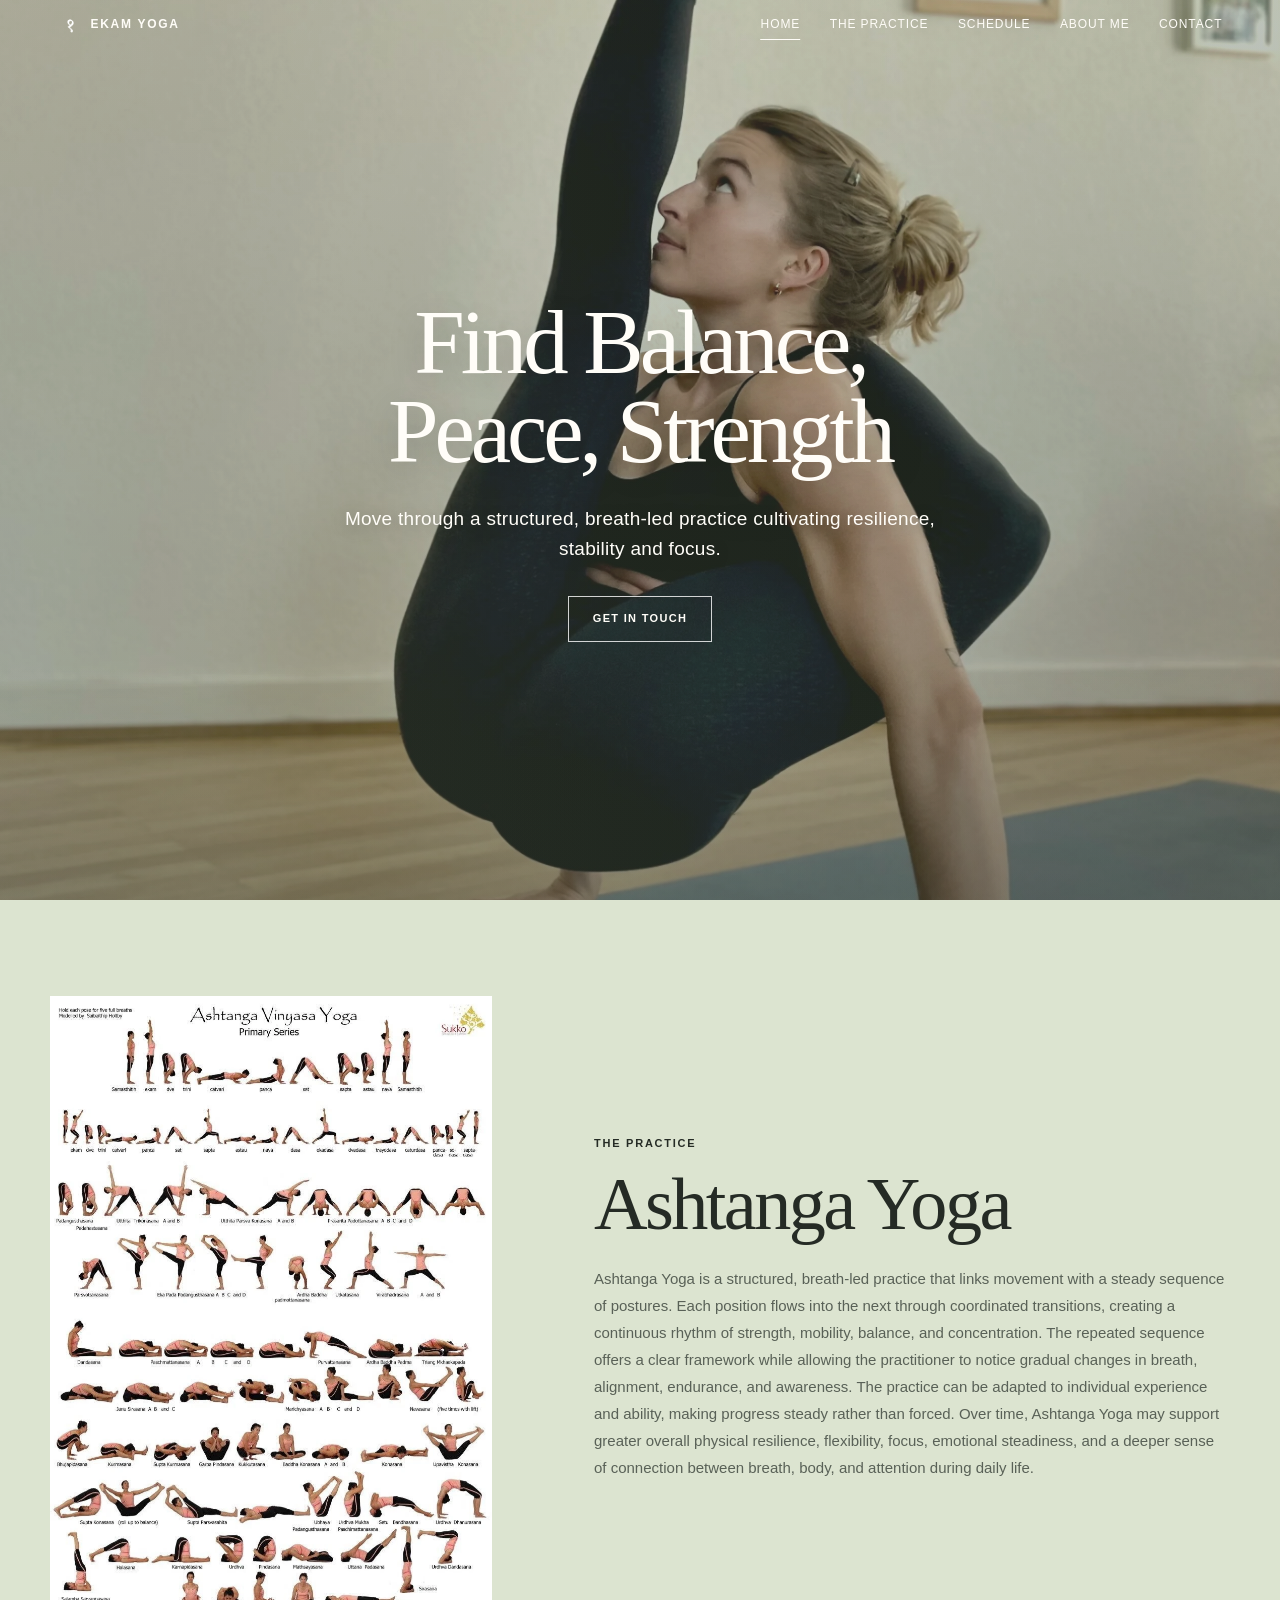
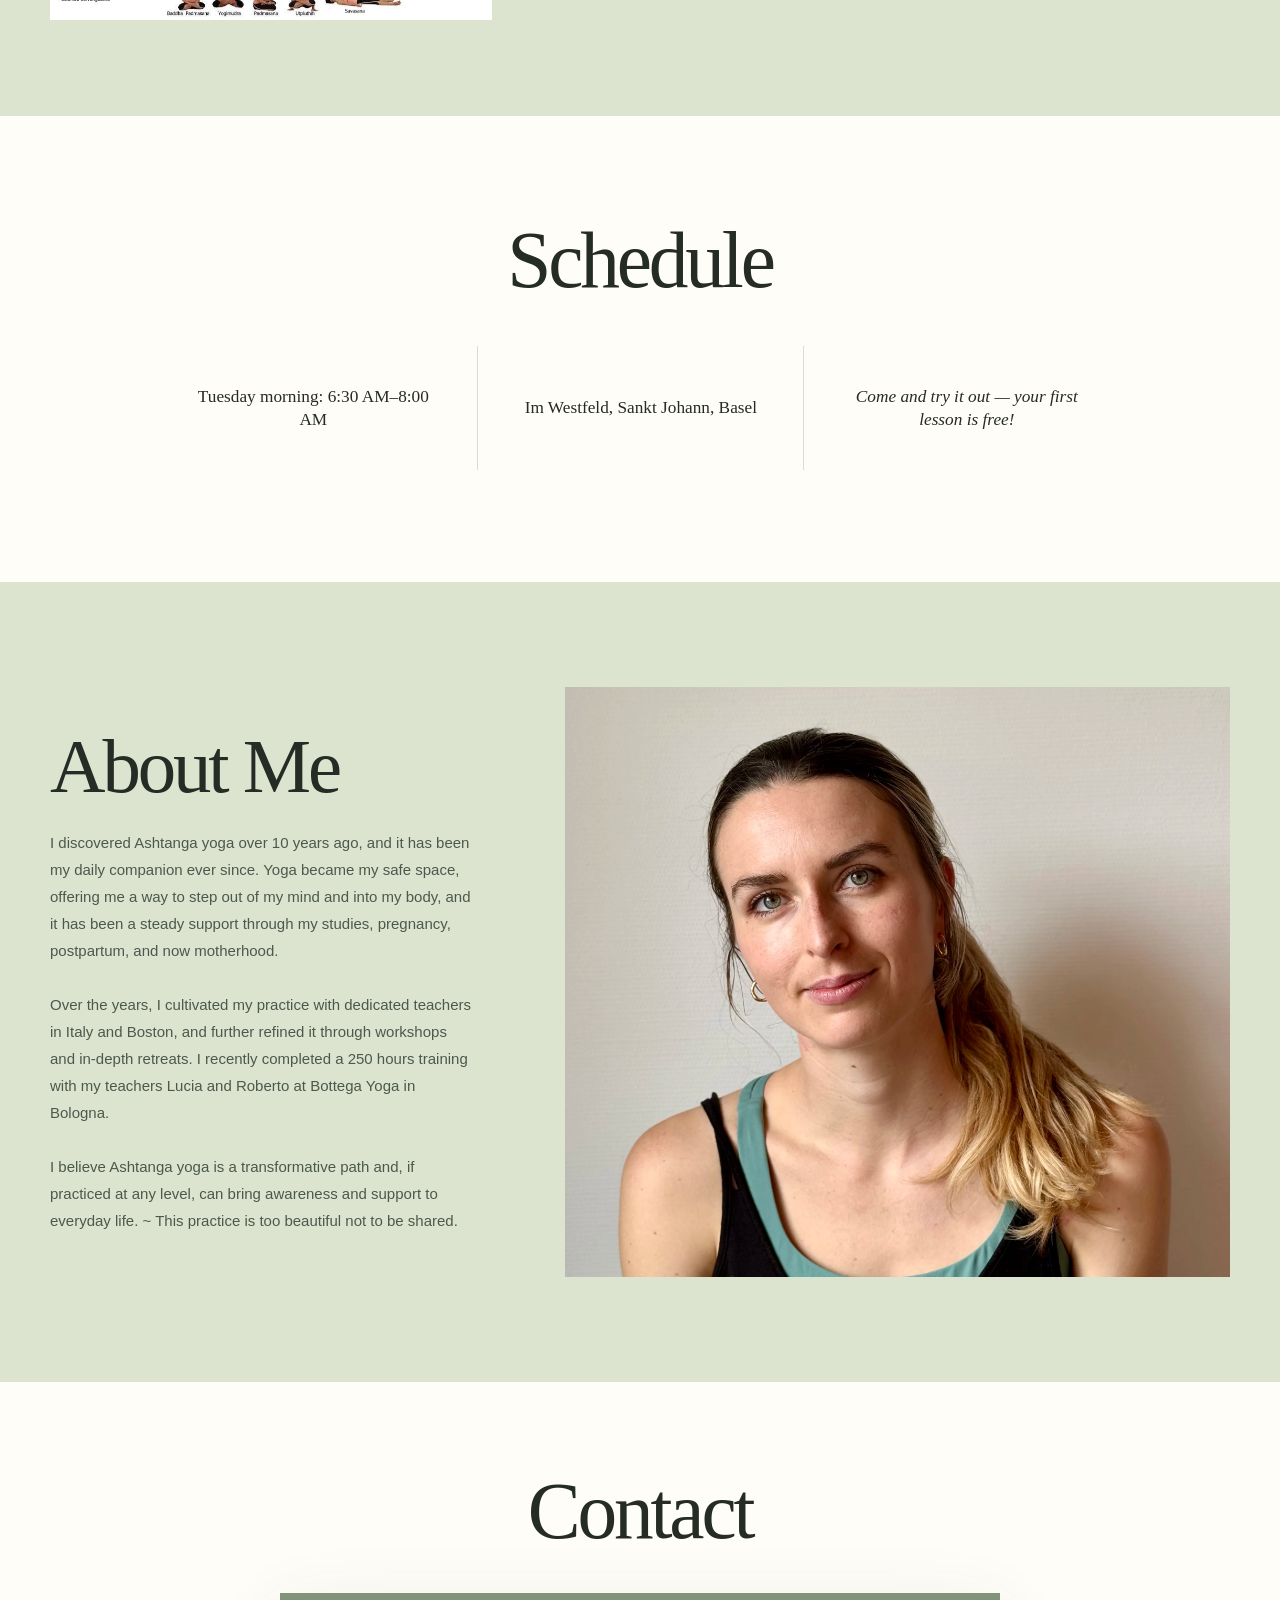
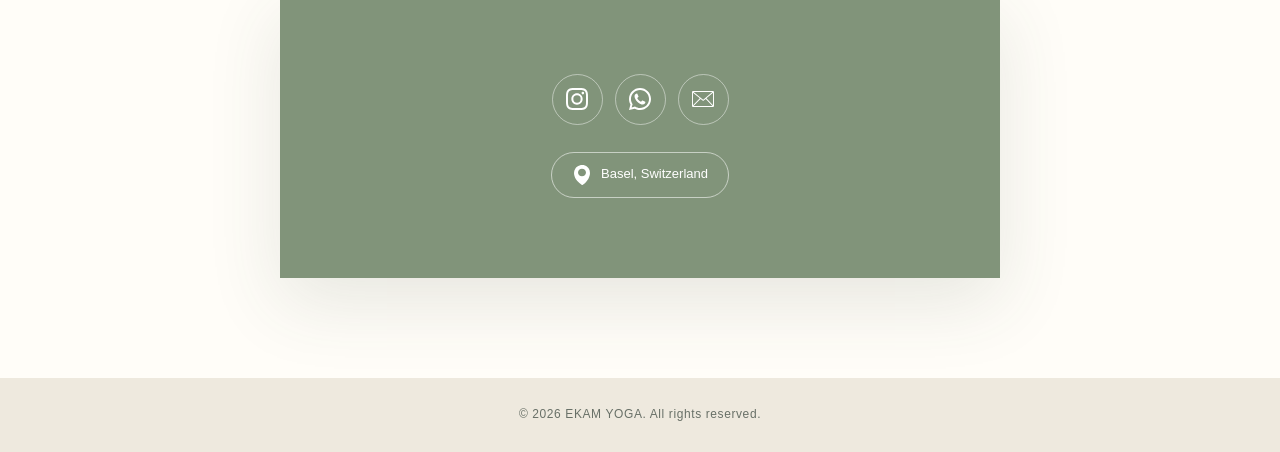
==== index.html @ 2e43ae00 "Add files via upload" ====
<!doctype html>
<html lang="en">
<head>
  <meta charset="UTF-8" />
  <meta name="viewport" content="width=device-width, initial-scale=1.0" />
  <meta name="description" content="EKAM YOGA — Ashtanga yoga in Basel." />
  <title>EKAM YOGA</title>
  <link rel="stylesheet" href="style.css" />
</head>
<body>
  <header class="site-header" id="site-header">
    <a class="brand" href="#home" aria-label="EKAM YOGA home">
      <img src="pic/ekam.svg.webp" alt="" aria-hidden="true" />
      <span>EKAM YOGA</span>
    </a>

    <button class="menu-toggle" type="button" aria-label="Open navigation menu" aria-expanded="false" aria-controls="site-nav">
      <span></span>
      <span></span>
    </button>

    <nav class="site-nav" id="site-nav" aria-label="Primary navigation">
      <a class="is-active" href="#home">Home</a>
      <a href="#practice">The Practice</a>
      <a href="#schedule">Schedule</a>
      <a href="#about">About Me</a>
      <a href="#contact">Contact</a>
    </nav>
  </header>

  <main>
    <section id="home" class="hero">
      <div class="hero-slides" aria-hidden="true">
        <img class="hero-slide is-current" src="pic/pic_1.webp" alt="" />
        <img class="hero-slide" src="pic/pic_2.webp" alt="" />
        <img class="hero-slide" src="pic/pic_3.webp" alt="" />
        <img class="hero-slide" src="pic/pic_4.webp" alt="" />
        <img class="hero-slide" src="pic/pic_5.webp" alt="" />
      </div>
      <div class="hero-overlay"></div>

      <div class="hero-content" data-reveal>
        <h1>Find Balance, Peace, Strength</h1>
        <p>Move through a structured, breath-led practice cultivating resilience, stability and focus.</p>
        <a class="outline-button" href="mailto:info-ekamyoga@gmail.com">Get in Touch</a>
      </div>

    </section>

    <section id="practice" class="practice-section section-shell">
      <div class="practice-image" data-reveal>
        <img src="pic/ashtanga.webp" alt="Ashtanga yoga practice" />
      </div>

      <div class="practice-copy" data-reveal>
        <p class="eyebrow">The Practice</p>
        <h2>Ashtanga Yoga</h2>
        <p>Ashtanga Yoga is a structured, breath-led practice that links movement with a steady sequence of postures. Each position flows into the next through coordinated transitions, creating a continuous rhythm of strength, mobility, balance, and concentration. The repeated sequence offers a clear framework while allowing the practitioner to notice gradual changes in breath, alignment, endurance, and awareness. The practice can be adapted to individual experience and ability, making progress steady rather than forced. Over time, Ashtanga Yoga may support greater overall physical resilience, flexibility, focus, emotional steadiness, and a deeper sense of connection between breath, body, and attention during daily life.</p>
      </div>
    </section>

    <section id="schedule" class="schedule-section">
      <div class="schedule-copy section-shell">
        <h2 data-reveal>Schedule</h2>

        <div class="schedule-details">
          <p class="schedule-time" data-reveal>Tuesday morning: 6:30 AM–8:00 AM</p>
          <p class="schedule-location" data-reveal>Im Westfeld, Sankt Johann, Basel</p>
          <p class="schedule-invitation" data-reveal>Come and try it out — your first lesson is free!</p>
        </div>
      </div>
    </section>

    <section id="about" class="about-section">
      <div class="about-layout section-shell">
        <div class="about-copy" data-reveal>
          <h2>About Me</h2>
          <p>I discovered Ashtanga yoga over 10 years ago, and it has been my daily companion ever since. Yoga became my safe space, offering me a way to step out of my mind and into my body, and it has been a steady support through my studies, pregnancy, postpartum, and now motherhood.<br /><br />Over the years, I cultivated my practice with dedicated teachers in Italy and Boston, and further refined it through workshops and in-depth retreats. I recently completed a 250 hours training with my teachers Lucia and Roberto at Bottega Yoga in Bologna.<br /><br />I believe Ashtanga yoga is a transformative path and, if practiced at any level, can bring awareness and support to everyday life. ~ This practice is too beautiful not to be shared.</p>
        </div>

        <div class="about-gallery" data-reveal>
          <figure class="about-main">
            <img src="pic/About.webp" alt="Silvia practicing yoga" />
          </figure>
        </div>
      </div>
    </section>

    <section id="contact" class="contact-section">
      <div class="contact-heading" data-reveal>
        <h2>Contact</h2>
      </div>

      <div class="contact-layout section-shell">
        <div class="contact-card" data-reveal>
          <div class="social-links">
            <a href="https://www.instagram.com/silvia.ashtangayoga/" target="_blank" rel="noopener noreferrer" aria-label="Visit Silvia Ashtanga Yoga on Instagram">
              <img src="pic/Instagram_Glyph_White.svg" alt="" />
            </a>
            <a href="https://wa.me/410123456789" target="_blank" rel="noopener noreferrer" aria-label="Contact EKAM YOGA on WhatsApp">
              <img src="pic/Print_Glyph_White_CMYK_2026.svg" alt="" />
            </a>
            <a href="mailto:info-ekamyoga@gmail.com" aria-label="Email EKAM YOGA">
              <img src="pic/email.svg" alt="" />
            </a>
          </div>

          <a class="location-link" href="https://www.google.com/search?tbm=isch&q=Basel%2C+Switzerland" target="_blank" rel="noopener noreferrer" aria-label="View images of Basel, Switzerland">
            <img src="pic/location-pointer-white-icon.svg" alt="" />
            <span>Basel, Switzerland</span>
          </a>
        </div>
      </div>
    </section>
  </main>

  <footer>
    <p>&copy; 2026 EKAM YOGA. All rights reserved.</p>
  </footer>

  <script>
    const header = document.querySelector('.site-header');
    const menuButton = document.querySelector('.menu-toggle');
    const navigation = document.querySelector('.site-nav');
    const navigationLinks = [...document.querySelectorAll('.site-nav a[href^="#"]')];
    const homeSection = document.querySelector('#home');

    function updateHeader() {
      if (!header || !homeSection) return;

      const homeBottom = homeSection.getBoundingClientRect().bottom;
      const hasLeftHome = homeBottom <= header.offsetHeight;

      header.classList.toggle('is-scrolled', hasLeftHome);
    }

    updateHeader();
    window.addEventListener('scroll', updateHeader, { passive: true });
    window.addEventListener('resize', updateHeader);

    if (menuButton && navigation) {
      menuButton.addEventListener('click', () => {
        const open = navigation.classList.toggle('is-open');
        menuButton.classList.toggle('is-open', open);
        menuButton.setAttribute('aria-expanded', String(open));
      });

      navigationLinks.forEach((link) => {
        link.addEventListener('click', () => {
          navigation.classList.remove('is-open');
          menuButton.classList.remove('is-open');
          menuButton.setAttribute('aria-expanded', 'false');
        });
      });
    }

    const sections = [...document.querySelectorAll('main section[id]')];
    const sectionObserver = new IntersectionObserver((entries) => {
      entries.forEach((entry) => {
        if (!entry.isIntersecting) return;

        navigationLinks.forEach((link) => {
          link.classList.toggle(
            'is-active',
            link.getAttribute('href') === `#${entry.target.id}`,
          );
        });
      });
    }, { rootMargin: '-38% 0px -55% 0px' });

    sections.forEach((section) => sectionObserver.observe(section));

    const revealItems = [...document.querySelectorAll('[data-reveal]')];
    const revealStates = new WeakMap();

    let lastRevealScrollY = window.scrollY;
    let revealFrameRequested = false;

    function getStableDocumentTop(element) {
      let top = 0;
      let current = element;

      /*
        offsetTop is unaffected by the reveal transform. This keeps the
        trigger point stable while the element itself is animating.
      */
      while (current) {
        top += current.offsetTop || 0;
        current = current.offsetParent;
      }

      return top;
    }

    function measureRevealItems() {
      revealItems.forEach((item) => {
        const top = getStableDocumentTop(item);
        const state = revealStates.get(item) || { visible: false };

        state.top = top;
        state.bottom = top + item.offsetHeight;
        revealStates.set(item, state);
      });
    }

    function setRevealOrigin(item, fromTop) {
      item.classList.toggle('reveal-from-top', fromTop);
      item.classList.toggle('reveal-from-bottom', !fromTop);
    }

    function updateRevealItems() {
      const currentScrollY = window.scrollY;
      const viewportHeight = window.innerHeight;
      const viewportTop = currentScrollY;
      const viewportBottom = currentScrollY + viewportHeight;

      const direction =
        currentScrollY > lastRevealScrollY
          ? 1
          : currentScrollY < lastRevealScrollY
            ? -1
            : 0;

      /*
        A smaller inner band reveals items. A larger outer buffer hides them.
        The gap between these two zones is deliberate hysteresis, preventing
        repeated on/off toggling when scrolling stops near a boundary.
      */
      const enterInset = Math.min(90, viewportHeight * 0.1);
      const exitBuffer = Math.max(120, viewportHeight * 0.16);
      const enterTop = viewportTop + enterInset;
      const enterBottom = viewportBottom - enterInset;

      revealItems.forEach((item) => {
        const state = revealStates.get(item);
        if (!state) return;

        const insideRevealBand =
          state.bottom > enterTop &&
          state.top < enterBottom;

        const safelyAbove =
          state.bottom < viewportTop - exitBuffer;

        const safelyBelow =
          state.top > viewportBottom + exitBuffer;

        if (insideRevealBand) {
          if (!state.visible) {
            setRevealOrigin(item, direction < 0);
            item.classList.add('is-visible');
            state.visible = true;
          }

          return;
        }

        /* Keep the current state inside the buffer zone. */
        if (!safelyAbove && !safelyBelow) return;

        if (state.visible) {
          item.classList.remove('is-visible');
          state.visible = false;
        }

        setRevealOrigin(item, safelyAbove);
      });

      lastRevealScrollY = currentScrollY;
      revealFrameRequested = false;
    }

    function requestRevealUpdate() {
      if (revealFrameRequested) return;

      revealFrameRequested = true;
      window.requestAnimationFrame(updateRevealItems);
    }

    revealItems.forEach((item) => {
      item.classList.add('reveal-from-bottom');
      revealStates.set(item, { visible: false, top: 0, bottom: 0 });
    });

    measureRevealItems();
    updateRevealItems();

    window.addEventListener('scroll', requestRevealUpdate, { passive: true });
    window.addEventListener('resize', () => {
      measureRevealItems();
      requestRevealUpdate();
    });

    window.addEventListener('load', () => {
      measureRevealItems();
      requestRevealUpdate();
    });

    const slides = [...document.querySelectorAll('.hero-slide')];
    if (slides.length > 1) {
      let currentSlide = 0;
      window.setInterval(() => {
        slides[currentSlide].classList.remove('is-current');
        currentSlide = (currentSlide + 1) % slides.length;
        slides[currentSlide].classList.add('is-current');
      }, 5200);
    }
  </script>
</body>
</html>
---- style.css ----
@charset "UTF-8";

:root {
  --ivory: #f7f4ec;
  --ivory-deep: #eee9de;
  --sage-pale: #dce4d0;
  --sage-soft: #c8d4bd;
  --sage: #98aa8d;
  --sage-deep: #5f7158;
  --charcoal: #252b25;
  --muted: #596157;
  --white: #fffdf8;
  --line: rgba(37, 43, 37, 0.16);
  --max-width: 1180px;
  --serif: Georgia, "Times New Roman", serif;
  --sans: Arial, Helvetica, sans-serif;
}

* {
  margin: 0;
  padding: 0;
  box-sizing: border-box;
}

html {
  scroll-behavior: smooth;
  scroll-padding-top: 50px;
}

body {
  min-width: 320px;
  color: var(--charcoal);
  background:
    radial-gradient(circle at 7% 8%, rgba(152, 170, 141, 0.3), transparent 23rem),
    radial-gradient(circle at 93% 19%, rgba(220, 228, 208, 0.72), transparent 28rem),
    var(--ivory);
  font-family: var(--sans);
  line-height: 1.6;
  overflow-x: hidden;
}

img {
  display: block;
  width: 100%;
}

a {
  color: inherit;
}

button,
a {
  -webkit-tap-highlight-color: transparent;
}

.site-header {
  position: fixed;
  top: 0;
  left: 0;
  z-index: 100;
  width: 100%;
  height: 50px;
  padding: 0 clamp(18px, 4.5vw, 60px);
  display: flex;
  justify-content: space-between;
  align-items: center;
  color: var(--white);
  transition:
    color 0.35s ease,
    background 0.35s ease,
    box-shadow 0.35s ease;
}

.site-header.is-scrolled {
  color: var(--charcoal);
  background: linear-gradient(
    to bottom,
    rgba(247, 244, 236, 1) 0%,
    rgba(247, 244, 236, 1) 50%,
    rgba(247, 244, 236, 0.72) 72%,
    rgba(247, 244, 236, 0.32) 88%,
    rgba(247, 244, 236, 0) 100%
  );
  box-shadow: none;
}

.brand {
  display: inline-flex;
  align-items: center;
  gap: 8px;
  text-decoration: none;
  font-size: 12px;
  font-weight: 700;
  letter-spacing: 0.14em;
}

.brand img {
  width: 25px;
  height: 25px;
  object-fit: contain;
  filter: brightness(0) invert(1);
  transition: filter 0.35s ease;
}

.site-header.is-scrolled .brand img {
  filter: brightness(0) saturate(100%) invert(18%) sepia(9%) saturate(668%) hue-rotate(72deg);
}

.site-nav {
  display: flex;
  align-items: center;
  gap: clamp(16px, 2.3vw, 34px);
}

.site-nav a {
  position: relative;
  padding: 5px 0;
  text-decoration: none;
  font-size: 12px;
  letter-spacing: 0.075em;
  text-transform: uppercase;
}

.site-nav a::after {
  content: "";
  position: absolute;
  left: 50%;
  bottom: 0;
  width: 0;
  height: 1px;
  background: currentColor;
  transform: translateX(-50%);
  transition: width 0.25s ease;
}

.site-nav a:hover::after,
.site-nav a.is-active::after {
  width: 100%;
}

.menu-toggle {
  display: none;
  width: 42px;
  height: 42px;
  border: 0;
  background: transparent;
  color: inherit;
  cursor: pointer;
}

.menu-toggle span {
  display: block;
  width: 22px;
  height: 1px;
  margin: 6px auto;
  background: currentColor;
  transition: transform 0.25s ease;
}

.menu-toggle.is-open span:first-child {
  transform: translateY(3.5px) rotate(45deg);
}

.menu-toggle.is-open span:last-child {
  transform: translateY(-3.5px) rotate(-45deg);
}

main {
  overflow: hidden;
}

.section-shell {
  width: min(calc(100% - 48px), var(--max-width));
  margin-inline: auto;
}

.hero {
  position: relative;
  min-height: 100svh;
  display: grid;
  place-items: center;
  isolation: isolate;
  overflow: hidden;
  background: var(--sage-deep);
  color: var(--white);
}

.hero-slides,
.hero-overlay,
.hero-slide {
  position: absolute;
  inset: 0;
}

.hero-slides {
  z-index: -3;
}

.hero-slide {
  height: 100%;
  object-fit: cover;
  object-position: center;
  opacity: 0;
  transform: scale(1.035);
  filter: saturate(0.82) sepia(0.05) contrast(0.96) brightness(1.01);
  transition:
    opacity 1.5s ease,
    transform 7s ease;
}

.hero-slide.is-current {
  opacity: 1;
  transform: scale(1.08);
}

.hero-overlay {
  z-index: -2;
  background:
    linear-gradient(180deg, rgba(56, 70, 52, 0.14), rgba(45, 58, 43, 0.34)),
    linear-gradient(90deg, rgba(200, 212, 189, 0.12), rgba(152, 170, 141, 0.08) 48%, rgba(64, 78, 60, 0.13)),
    rgba(95, 113, 88, 0.12);
}

.hero::after {
  content: "";
  position: absolute;
  inset: auto 0 0;
  z-index: -1;
  height: 26%;
  background: linear-gradient(180deg, transparent, rgba(37, 43, 37, 0.24));
}

.hero-content {
  width: min(90%, 920px);
  padding: 110px 20px 70px;
  text-align: center;
}

.hero h1,
.practice-copy h2,
.about-copy h2,
.contact-heading h2 {
  font-family: var(--serif);
  font-weight: 400;
}

.hero h1 {
  max-width: 920px;
  margin-inline: auto;
  font-size: clamp(54px, 7.1vw, 104px);
  line-height: 0.98;
  letter-spacing: -0.045em;
  text-wrap: balance;
  text-shadow: 0 8px 35px rgba(14, 18, 14, 0.2);
}

.hero-content p {
  max-width: 640px;
  margin: 28px auto 31px;
  font-size: clamp(15px, 1.5vw, 19px);
  letter-spacing: 0.015em;
  text-shadow: 0 3px 18px rgba(14, 18, 14, 0.3);
}

.outline-button {
  min-width: 142px;
  min-height: 46px;
  padding: 0 24px;
  display: inline-flex;
  justify-content: center;
  align-items: center;
  border: 1px solid rgba(255, 255, 255, 0.8);
  text-decoration: none;
  font-size: 11px;
  font-weight: 700;
  letter-spacing: 0.12em;
  text-transform: uppercase;
  transition:
    background-color 0.25s ease,
    color 0.25s ease,
    transform 0.25s ease;
}

.outline-button:hover {
  color: var(--charcoal);
  background: var(--white);
  transform: translateY(-3px);
}

.practice-section {
  position: relative;
  z-index: 0;
  padding: 96px 0;
  display: grid;
  grid-template-columns: 0.82fr 1.18fr;
  gap: clamp(48px, 8vw, 110px);
  align-items: center;
  isolation: isolate;
}

.practice-section::before {
  content: "";
  position: absolute;
  inset: 0 calc(50% - 50vw);
  z-index: -1;
  background: var(--sage-pale);
}

.practice-image {
  position: relative;
  width: 100%;
  overflow: visible;
  background: transparent;
}

/*
  Keep the original Ashtanga artwork untinted and fully opaque in the wide
  layout. Transparency is introduced only in the overlapping layouts below.
*/
.practice-image::after {
  content: none;
}

.practice-image img {
  width: 100%;
  height: auto;
  object-fit: contain;
  filter: none;
  mix-blend-mode: normal;
  opacity: 1;
  transition: transform 0.9s ease, opacity 0.35s ease;
}

.practice-image:hover img {
  transform: scale(1.015);
}

.eyebrow {
  margin-bottom: 14px;
  font-size: 11px;
  font-weight: 700;
  letter-spacing: 0.16em;
  text-transform: uppercase;
}

.practice-copy h2 {
  margin-bottom: 24px;
  font-size: clamp(48px, 5.8vw, 80px);
  line-height: 1;
  letter-spacing: -0.035em;
}

.practice-copy > p:last-child {
  max-width: 640px;
  color: var(--muted);
  font-size: 15px;
  line-height: 1.8;
}

.schedule-section {
  padding: 105px 0 112px;
  background: var(--white);
}

.schedule-copy {
  max-width: 980px;
  text-align: center;
}

.schedule-copy h2,
.contact-heading h2 {
  font-family: var(--serif);
  font-weight: 400;
}

.schedule-copy h2 {
  margin-bottom: 46px;
  font-size: clamp(54px, 6.2vw, 82px);
  line-height: 1;
  letter-spacing: -0.04em;
}

.schedule-details {
  width: 100%;
  display: grid;
  grid-template-columns: repeat(3, minmax(0, 1fr));
}

.schedule-details p {
  min-height: 124px;
  margin: 0;
  padding: 20px clamp(24px, 3.2vw, 44px);
  display: flex;
  justify-content: center;
  align-items: center;
  color: var(--charcoal);
  font-family: var(--serif);
  font-size: clamp(16px, 1.35vw, 19px);
  font-weight: 400;
  line-height: 1.35;
  text-align: center;
}

.schedule-details p + p {
  border-left: 1px solid var(--line);
}

.schedule-time,
.schedule-location,
.schedule-invitation {
  color: var(--charcoal);
  font-size: clamp(16px, 1.35vw, 19px);
  line-height: 1.35;
}

.schedule-invitation {
  font-style: italic;
}

.schedule-details p:nth-child(2) {
  transition-delay: 0.08s;
}

.schedule-details p:nth-child(3) {
  transition-delay: 0.16s;
}

.schedule-details p:not(.is-visible) {
  transition-delay: 0s;
}

.about-section {
  padding: 105px 0;
  background: var(--sage-pale);
}

.about-layout {
  display: grid;
  grid-template-columns: 0.78fr 1.22fr;
  gap: clamp(45px, 7vw, 95px);
  align-items: center;
}

.about-copy h2 {
  margin-bottom: 25px;
  font-size: clamp(54px, 6vw, 84px);
  line-height: 0.98;
  letter-spacing: -0.04em;
}

.about-copy p {
  color: #4d584c;
  font-size: 15px;
  line-height: 1.8;
}

.about-gallery {
  position: relative;
  min-height: 590px;
}

.about-main {
  position: absolute;
  inset: 0;
  width: 100%;
  height: 100%;
  overflow: hidden;
  background: transparent;
}

.about-main::after {
  content: none;
}

.about-main img {
  height: 100%;
  object-fit: cover;
  filter: none;
  mix-blend-mode: normal;
  opacity: 1;
}

.contact-section {
  padding: 90px 0 100px;
  background: var(--white);
}

.contact-heading {
  width: min(calc(100% - 48px), var(--max-width));
  margin: 0 auto 42px;
  text-align: center;
}

.contact-heading h2 {
  font-size: clamp(50px, 6.2vw, 82px);
  line-height: 1;
  letter-spacing: -0.04em;
}

.contact-layout {
  max-width: 720px;
}

.contact-card {
  min-height: 285px;
  padding: 58px 30px;
  display: flex;
  flex-direction: column;
  justify-content: center;
  align-items: center;
  background: #81947a;
  color: white;
  text-align: center;
  box-shadow: 0 24px 70px rgba(57, 70, 55, 0.12);
}

.social-links {
  display: flex;
  gap: 12px;
}

.social-links a {
  width: 51px;
  height: 51px;
  display: grid;
  place-items: center;
  border: 1px solid rgba(255, 255, 255, 0.46);
  border-radius: 50%;
  transition:
    background-color 0.25s ease,
    border-color 0.25s ease;
}

.social-links a:hover {
  background: var(--sage);
  border-color: var(--sage);
}

.social-links img {
  width: 22px;
  height: 22px;
  object-fit: contain;
}

.location-link {
  min-height: 46px;
  margin-top: 27px;
  padding: 0 20px;
  display: inline-flex;
  align-items: center;
  gap: 9px;
  color: white;
  background: transparent;
  border: 1px solid rgba(255, 255, 255, 0.56);
  border-radius: 999px;
  text-decoration: none;
  font-size: 13px;
  font-weight: 400;
  letter-spacing: 0;
  text-transform: none;
  transition:
    background-color 0.25s ease,
    border-color 0.25s ease;
}

.location-link:hover {
  color: white;
  background: var(--sage);
  border-color: var(--sage);
}

.location-link img {
  width: 20px;
  height: 20px;
  object-fit: contain;
}

.social-links a:focus-visible,
.location-link:focus-visible {
  outline: 2px solid var(--white);
  outline-offset: 4px;
}

footer {
  padding: 27px 24px;
  color: #687067;
  background: var(--ivory-deep);
  text-align: center;
  font-size: 12px;
  letter-spacing: 0.05em;
}

[data-reveal] {
  opacity: 0;
  transition:
    opacity 0.85s ease,
    transform 0.85s ease;
  will-change: opacity, transform;
}

[data-reveal].reveal-from-bottom {
  transform: translateY(28px);
}

[data-reveal].reveal-from-top {
  transform: translateY(-28px);
}

[data-reveal].is-visible {
  opacity: 1;
  transform: translateY(0);
}

/*
  Fluid image-to-background transition

  Below desktop width, Practice and About keep one continuous layout.
  The image and copy occupy the same grid area: the image grows from a
  side-positioned visual into a full section background while the copy
  widens smoothly over it. There is no intermediate stacked layout.
*/
@media (max-width: 920px) {
  .site-header {
    height: 50px;
  }

  .menu-toggle {
    display: block;
  }

  .site-nav {
    position: absolute;
    top: 50px;
    right: 16px;
    left: 16px;
    padding: 16px;
    flex-direction: column;
    gap: 0;
    color: var(--charcoal);
    background: rgba(247, 244, 236, 0.98);
    box-shadow: 0 24px 55px rgba(38, 45, 37, 0.13);
    opacity: 0;
    pointer-events: none;
    transform: translateY(-10px);
    transition:
      opacity 0.25s ease,
      transform 0.25s ease;
  }

  .site-nav.is-open {
    opacity: 1;
    pointer-events: auto;
    transform: none;
  }

  .site-nav a {
    width: max-content;
    padding: 12px 0;
    align-self: center;
    text-align: center;
  }

  .practice-section {
    width: 100%;
    max-width: none;
    min-height: 0;
    margin: 0;
    padding: clamp(64px, 8vw, 78px) clamp(24px, 4vw, 44px);
    grid-template-columns: 1fr;
    place-items: center;
    gap: 0;
    overflow: hidden;
  }

  .practice-section::before {
    inset: 0;
  }

  .practice-image,
  .practice-copy {
    grid-area: 1 / 1;
  }

  .practice-image {
    position: absolute;
    inset: 0;
    z-index: 0;
    width: 100%;
    max-width: 100%;
    height: 100%;
    min-height: 0;
    display: grid;
    place-items: center;
    pointer-events: none;
    opacity: 0.22;
  }

  .practice-image img {
    width: 100%;
    max-width: none;
    height: 100%;
    object-fit: contain;
  }

  .practice-image:hover img {
    transform: none;
  }

  .practice-copy {
    position: relative;
    z-index: 2;
    width: clamp(58%, calc(170% - 12vw), calc(100% - 30px));
    max-width: 700px;
    padding: clamp(46px, 7vw, 72px) clamp(24px, 4vw, 46px);
    justify-self: end;
    background: transparent;
  }

  .practice-copy > p:last-child {
    color: #465044;
  }

  .about-section {
    padding: 0;
    overflow: hidden;
  }

  .about-layout {
    position: relative;
    width: 100%;
    max-width: none;
    min-height: 0;
    padding: clamp(64px, 8vw, 78px) clamp(24px, 4vw, 44px);
    grid-template-columns: 1fr;
    place-items: center;
    gap: 0;
  }

  .about-copy,
  .about-gallery {
    grid-area: 1 / 1;
  }

  .about-gallery {
    position: absolute;
    inset: 0;
    z-index: 0;
    width: 100%;
    max-width: 100%;
    height: 100%;
    min-height: 0;
  }

  .about-main::after {
    content: none;
  }

  .about-main img {
    opacity: 0.34;
  }

  .about-copy {
    position: relative;
    z-index: 2;
    width: clamp(58%, calc(170% - 12vw), calc(100% - 30px));
    max-width: 700px;
    padding: clamp(46px, 7vw, 72px) clamp(24px, 4vw, 46px);
    justify-self: start;
    background: transparent;
  }

  .about-copy p {
    color: #3f493e;
  }

  .contact-card {
    min-height: 250px;
  }
}

@media (max-width: 620px) {
  html {
    scroll-padding-top: 50px;
  }

  .section-shell {
    width: min(calc(100% - 30px), var(--max-width));
  }

  .site-header {
    padding: 0 16px;
  }

  .hero-content {
    padding-top: 95px;
  }

  .hero h1 {
    font-size: clamp(47px, 15vw, 70px);
  }

  .hero-content p {
    margin-top: 22px;
    font-size: 15px;
  }

  .practice-copy h2,
  .about-copy h2 {
    font-size: 49px;
  }

  .schedule-section,
  .contact-section {
    padding-top: 68px;
    padding-bottom: 75px;
  }

  .contact-heading {
    width: min(calc(100% - 30px), var(--max-width));
    margin-bottom: 32px;
  }

  .contact-heading h2 {
    font-size: 52px;
  }

  .schedule-copy h2 {
    margin-bottom: 30px;
    font-size: 52px;
  }

  .schedule-details {
    grid-template-columns: 1fr;
  }

  .schedule-details p {
    min-height: auto;
    padding: 22px 16px;
  }

  .schedule-details p + p {
    position: relative;
    border-top: 0;
    border-left: 0;
  }

  .schedule-details p + p::before {
    content: "";
    position: absolute;
    top: 0;
    left: 50%;
    width: 25%;
    height: 1px;
    background: var(--line);
    transform: translateX(-50%);
  }

  /* Same overlapping layout, now at its fully integrated background state. */
  .practice-section {
    width: 100%;
    max-width: none;
    min-height: 0;
    margin-inline: 0;
    padding: 42px 15px;
  }

  .practice-image {
    inset: 0;
    width: 100%;
    max-width: none;
    height: 100%;
    min-height: 0;
    opacity: 0.18;
  }

  .practice-image img {
    width: 100%;
    height: 100%;
    object-fit: contain;
  }

  .practice-copy {
    width: 100%;
    max-width: none;
    padding: 56px 22px;
    justify-self: center;
    background: transparent;
  }

  .about-layout {
    width: 100%;
    max-width: none;
    min-height: 0;
    margin-inline: 0;
    padding: 42px 15px;
  }

  .about-gallery {
    /* Extend the image behind the complete mobile text block, including
       the “About Me” heading, through the final sentence. */
    inset: 70px 0 98px;
    width: 100%;
    max-width: none;
    height: auto;
    min-height: 0;
  }

  .about-main img {
    width: 100%;
    height: 100%;
    object-fit: cover;
    object-position: center;
  }

  .about-main::after {
    content: none;
  }

  .about-main img {
    opacity: 0.3;
  }

  .about-copy {
    width: 100%;
    max-width: none;
    padding: 56px 24px;
    justify-self: center;
    background: transparent;
  }

  .contact-card {
    min-height: 235px;
    padding: 46px 22px;
  }
}


@media (prefers-reduced-motion: reduce) {
  html {
    scroll-behavior: auto;
  }

  *,
  *::before,
  *::after {
    animation-duration: 0.01ms !important;
    animation-iteration-count: 1 !important;
    transition-duration: 0.01ms !important;
  }
}
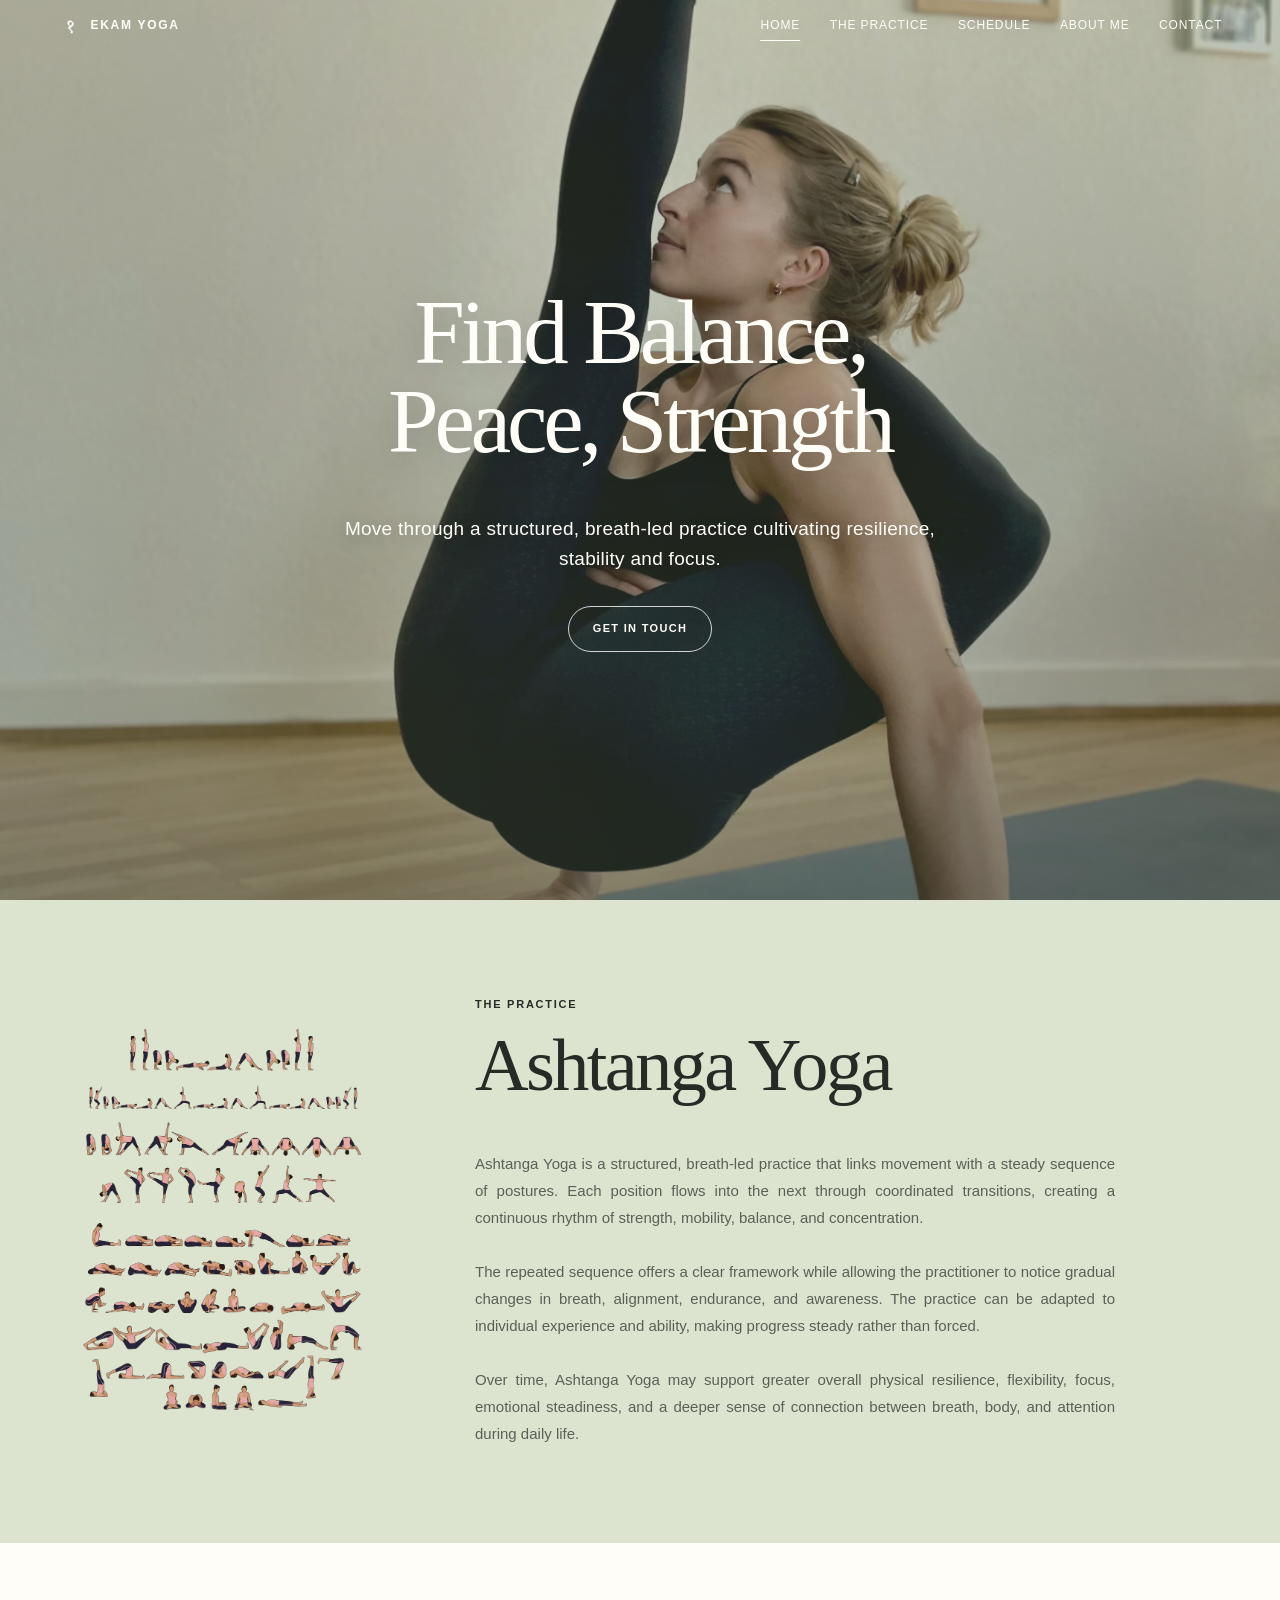
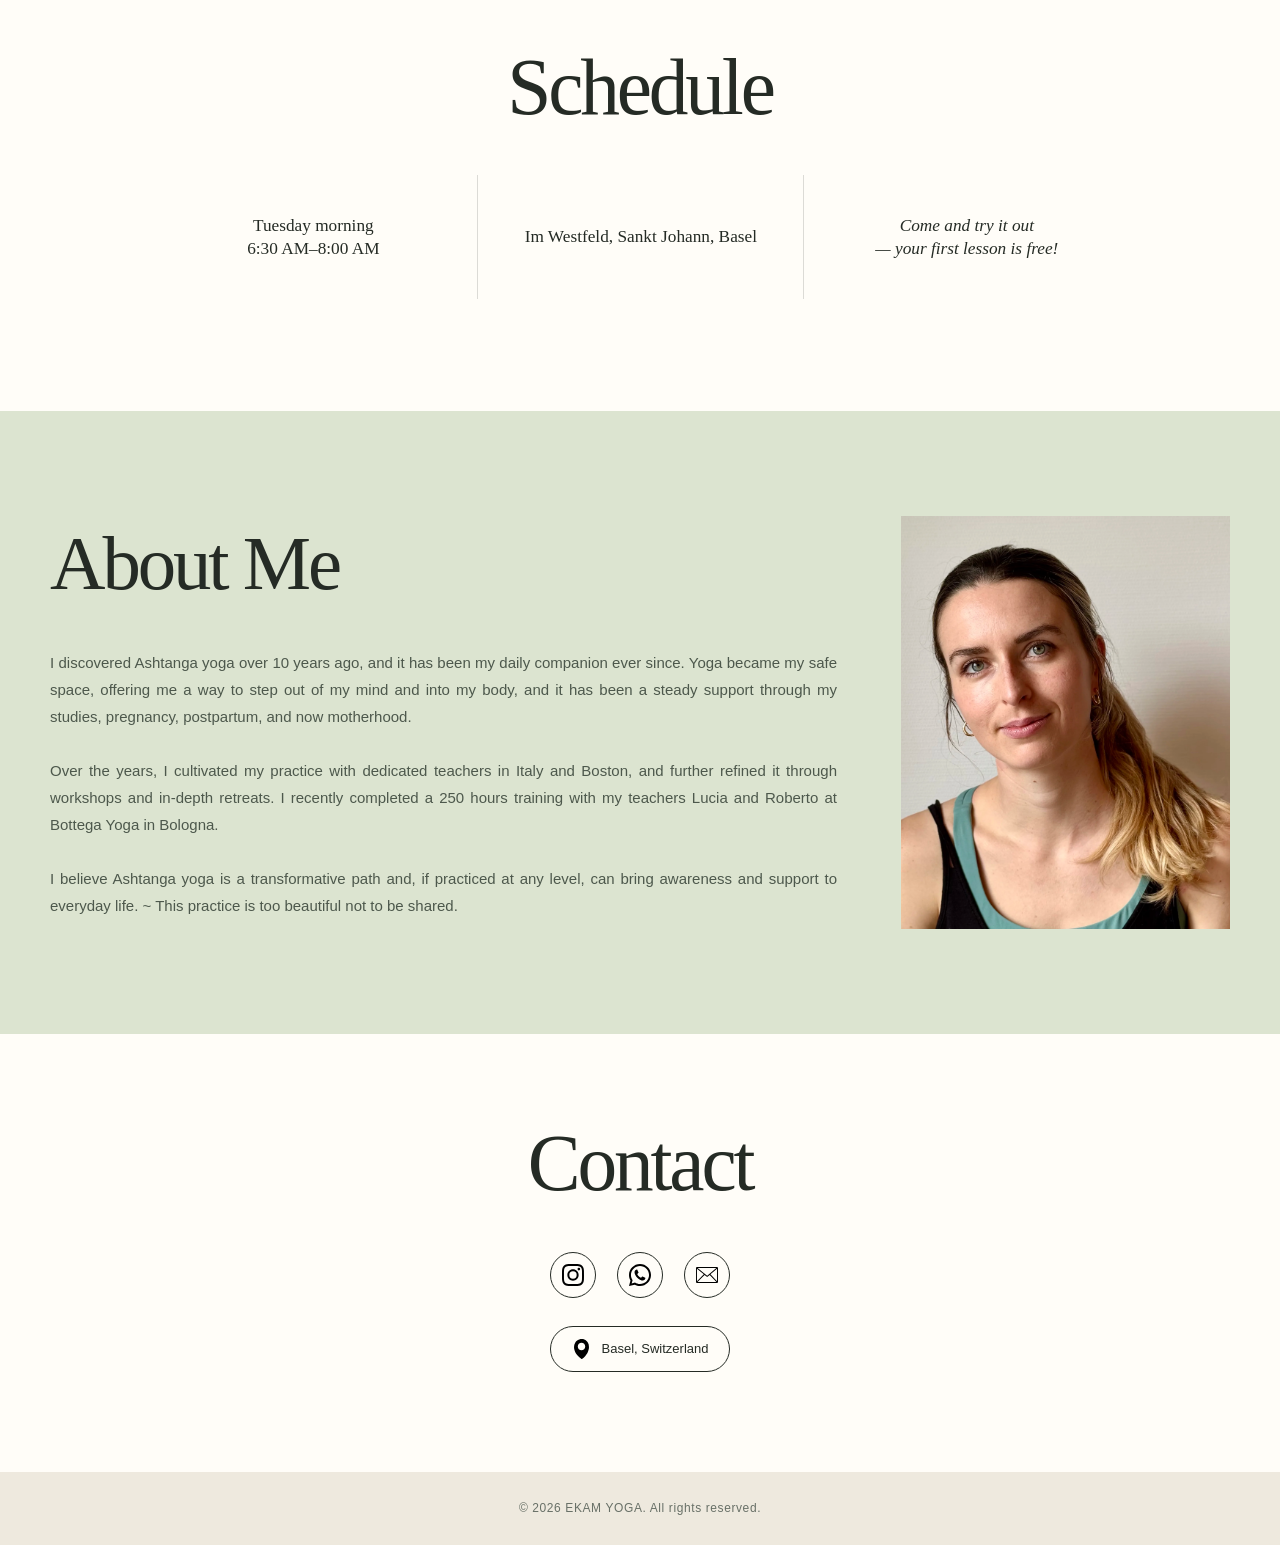
==== commit 48d6da39: "Add files via upload v3.3" ====
--- a/index.html
+++ b/index.html
@@ -39,46 +39,56 @@
       </div>
       <div class="hero-overlay"></div>
 
-      <div class="hero-content" data-reveal>
-        <h1>Find Balance, Peace, Strength</h1>
-        <p>Move through a structured, breath-led practice cultivating resilience, stability and focus.</p>
-        <a class="outline-button" href="mailto:info-ekamyoga@gmail.com">Get in Touch</a>
+      <div class="hero-content">
+        <h1 data-reveal data-reveal-role="title">Find Balance, Peace, Strength</h1>
+        <div class="hero-body" data-reveal data-reveal-role="body">
+          <p>Move through a structured, breath-led practice cultivating resilience, stability and focus.</p>
+          <a class="outline-button" href="mailto:info-ekamyoga@gmail.com">Get in Touch</a>
+        </div>
       </div>
 
     </section>
 
     <section id="practice" class="practice-section section-shell">
-      <div class="practice-image" data-reveal>
+      <div class="practice-image" data-reveal data-reveal-role="body" data-reveal-group="practice-body" data-reveal-target=".practice-body-copy">
         <img src="pic/ashtanga.webp" alt="Ashtanga yoga practice" />
       </div>
 
-      <div class="practice-copy" data-reveal>
-        <p class="eyebrow">The Practice</p>
-        <h2>Ashtanga Yoga</h2>
-        <p>Ashtanga Yoga is a structured, breath-led practice that links movement with a steady sequence of postures. Each position flows into the next through coordinated transitions, creating a continuous rhythm of strength, mobility, balance, and concentration. The repeated sequence offers a clear framework while allowing the practitioner to notice gradual changes in breath, alignment, endurance, and awareness. The practice can be adapted to individual experience and ability, making progress steady rather than forced. Over time, Ashtanga Yoga may support greater overall physical resilience, flexibility, focus, emotional steadiness, and a deeper sense of connection between breath, body, and attention during daily life.</p>
+      <div class="practice-copy">
+        <div class="practice-title" data-reveal data-reveal-role="title">
+          <p class="eyebrow">The Practice</p>
+          <h2>Ashtanga Yoga</h2>
+        </div>
+        <figure class="mobile-inline-image mobile-practice-image" aria-hidden="true" data-reveal data-reveal-role="body" data-reveal-group="practice-body" data-reveal-target=".practice-body-copy">
+          <img src="pic/ashtanga.webp" alt="" />
+        </figure>
+        <p class="practice-body-copy" data-reveal data-reveal-role="body" data-reveal-group="practice-body" data-reveal-target=".practice-body-copy">Ashtanga Yoga is a structured, breath-led practice that links movement with a steady sequence of postures. Each position flows into the next through coordinated transitions, creating a continuous rhythm of strength, mobility, balance, and concentration.<br /><br />The repeated sequence offers a clear framework while allowing the practitioner to notice gradual changes in breath, alignment, endurance, and awareness. The practice can be adapted to individual experience and ability, making progress steady rather than forced.<br /><br />Over time, Ashtanga Yoga may support greater overall physical resilience, flexibility, focus, emotional steadiness, and a deeper sense of connection between breath, body, and attention during daily life.</p>
       </div>
     </section>
 
     <section id="schedule" class="schedule-section">
       <div class="schedule-copy section-shell">
-        <h2 data-reveal>Schedule</h2>
+        <h2 data-reveal data-reveal-role="title">Schedule</h2>
 
         <div class="schedule-details">
-          <p class="schedule-time" data-reveal>Tuesday morning: 6:30 AM–8:00 AM</p>
-          <p class="schedule-location" data-reveal>Im Westfeld, Sankt Johann, Basel</p>
-          <p class="schedule-invitation" data-reveal>Come and try it out — your first lesson is free!</p>
+          <p class="schedule-time" data-reveal data-reveal-role="body" data-reveal-group="schedule-body" data-reveal-target=".schedule-details">Tuesday morning <br class="desktop-schedule-break" />6:30 AM–8:00 AM</p>
+          <p class="schedule-location" data-reveal data-reveal-role="body" data-reveal-group="schedule-body" data-reveal-target=".schedule-details">Im Westfeld, Sankt Johann, Basel</p>
+          <p class="schedule-invitation" data-reveal data-reveal-role="body" data-reveal-group="schedule-body" data-reveal-target=".schedule-details">Come and try it out <br class="desktop-schedule-break" />— your first lesson is free!</p>
         </div>
       </div>
     </section>
 
     <section id="about" class="about-section">
       <div class="about-layout section-shell">
-        <div class="about-copy" data-reveal>
-          <h2>About Me</h2>
-          <p>I discovered Ashtanga yoga over 10 years ago, and it has been my daily companion ever since. Yoga became my safe space, offering me a way to step out of my mind and into my body, and it has been a steady support through my studies, pregnancy, postpartum, and now motherhood.<br /><br />Over the years, I cultivated my practice with dedicated teachers in Italy and Boston, and further refined it through workshops and in-depth retreats. I recently completed a 250 hours training with my teachers Lucia and Roberto at Bottega Yoga in Bologna.<br /><br />I believe Ashtanga yoga is a transformative path and, if practiced at any level, can bring awareness and support to everyday life. ~ This practice is too beautiful not to be shared.</p>
-        </div>
-
-        <div class="about-gallery" data-reveal>
+        <div class="about-copy">
+          <h2 data-reveal data-reveal-role="title">About Me</h2>
+          <figure class="mobile-inline-image mobile-about-image" aria-hidden="true" data-reveal data-reveal-role="body" data-reveal-group="about-body" data-reveal-target=".about-body-copy">
+            <img src="pic/About.webp" alt="" />
+          </figure>
+          <p class="about-body-copy" data-reveal data-reveal-role="body" data-reveal-group="about-body" data-reveal-target=".about-body-copy">I discovered Ashtanga yoga over 10 years ago, and it has been my daily companion ever since. Yoga became my safe space, offering me a way to step out of my mind and into my body, and it has been a steady support through my studies, pregnancy, postpartum, and now motherhood.<br /><br />Over the years, I cultivated my practice with dedicated teachers in Italy and Boston, and further refined it through workshops and in-depth retreats. I recently completed a 250 hours training with my teachers Lucia and Roberto at Bottega Yoga in Bologna.<br /><br />I believe Ashtanga yoga is a transformative path and, if practiced at any level, can bring awareness and support to everyday life. ~ This practice is too beautiful not to be shared.</p>
+        </div>
+
+        <div class="about-gallery" data-reveal data-reveal-role="body" data-reveal-group="about-body" data-reveal-target=".about-body-copy">
           <figure class="about-main">
             <img src="pic/About.webp" alt="Silvia practicing yoga" />
           </figure>
@@ -87,12 +97,12 @@
     </section>
 
     <section id="contact" class="contact-section">
-      <div class="contact-heading" data-reveal>
+      <div class="contact-heading" data-reveal data-reveal-role="title">
         <h2>Contact</h2>
       </div>
 
       <div class="contact-layout section-shell">
-        <div class="contact-card" data-reveal>
+        <div class="contact-card" data-reveal data-reveal-role="body">
           <div class="social-links">
             <a href="https://www.instagram.com/silvia.ashtangayoga/" target="_blank" rel="noopener noreferrer" aria-label="Visit Silvia Ashtanga Yoga on Instagram">
               <img src="pic/Instagram_Glyph_White.svg" alt="" />
@@ -172,6 +182,7 @@
 
     const revealItems = [...document.querySelectorAll('[data-reveal]')];
     const revealStates = new WeakMap();
+    const schedulePhoneLayout = window.matchMedia('(max-width: 620px)');
 
     let lastRevealScrollY = window.scrollY;
     let revealFrameRequested = false;
@@ -180,10 +191,7 @@
       let top = 0;
       let current = element;
 
-      /*
-        offsetTop is unaffected by the reveal transform. This keeps the
-        trigger point stable while the element itself is animating.
-      */
+      /* offsetTop is unaffected by the reveal transform. */
       while (current) {
         top += current.offsetTop || 0;
         current = current.offsetParent;
@@ -192,20 +200,52 @@
       return top;
     }
 
+    function isPhoneScheduleItem(item) {
+      return (
+        schedulePhoneLayout.matches &&
+        item.matches('.schedule-details > p[data-reveal]')
+      );
+    }
+
+    function getRevealMeasurementTarget(item) {
+      /*
+        On phones, every Schedule row is measured independently so each one
+        appears only after its own position crosses the scroll trigger line.
+        Desktop keeps the shared Schedule target and its short timed stagger.
+      */
+      if (isPhoneScheduleItem(item)) return item;
+
+      const selector = item.dataset.revealTarget;
+      if (!selector) return item;
+
+      const section = item.closest('section');
+      return section?.querySelector(selector) || item;
+    }
+
     function measureRevealItems() {
       revealItems.forEach((item) => {
-        const top = getStableDocumentTop(item);
+        const measurementTarget = getRevealMeasurementTarget(item);
+        const top = getStableDocumentTop(measurementTarget);
         const state = revealStates.get(item) || { visible: false };
 
         state.top = top;
-        state.bottom = top + item.offsetHeight;
+        state.bottom = top + measurementTarget.offsetHeight;
         revealStates.set(item, state);
       });
     }
 
-    function setRevealOrigin(item, fromTop) {
-      item.classList.toggle('reveal-from-top', fromTop);
-      item.classList.toggle('reveal-from-bottom', !fromTop);
+    function setRevealOrigin(item, direction) {
+      const enteringFromTop = direction < 0;
+      item.classList.toggle('reveal-from-top', enteringFromTop);
+      item.classList.toggle('reveal-from-bottom', !enteringFromTop);
+    }
+
+    function prepareScheduleStagger() {
+      const scheduleDetails = document.querySelector('.schedule-details');
+      if (!scheduleDetails) return;
+
+      /* Phone ordering is position-driven, not delay-driven. */
+      scheduleDetails.classList.remove('schedule-reveal-reverse');
     }
 
     function updateRevealItems() {
@@ -221,33 +261,66 @@
             ? -1
             : 0;
 
-      /*
-        A smaller inner band reveals items. A larger outer buffer hides them.
-        The gap between these two zones is deliberate hysteresis, preventing
-        repeated on/off toggling when scrolling stops near a boundary.
-      */
+      const effectiveDirection = direction || 1;
       const enterInset = Math.min(90, viewportHeight * 0.1);
       const exitBuffer = Math.max(120, viewportHeight * 0.16);
       const enterTop = viewportTop + enterInset;
       const enterBottom = viewportBottom - enterInset;
 
+      prepareScheduleStagger();
+
       revealItems.forEach((item) => {
         const state = revealStates.get(item);
         if (!state) return;
 
-        const insideRevealBand =
-          state.bottom > enterTop &&
-          state.top < enterBottom;
-
-        const safelyAbove =
-          state.bottom < viewportTop - exitBuffer;
-
-        const safelyBelow =
-          state.top > viewportBottom + exitBuffer;
+        /*
+          The measured position, not a timer, decides when each title or body
+          enters. Because titles sit above bodies, downward scrolling reveals
+          title then body; upward scrolling naturally reveals body then title.
+        */
+        const phoneScheduleItem = isPhoneScheduleItem(item);
+        const phonePracticeTitle =
+          schedulePhoneLayout.matches &&
+          item.matches('.practice-title[data-reveal]');
+        const scheduleTriggerOffset = Math.min(130, viewportHeight * 0.18);
+
+        /*
+          Phone Schedule rows cross one directional trigger line at a time.
+          Scrolling down uses a line near the bottom of the viewport; scrolling
+          up uses a line near the top. This makes the order fully scroll-driven:
+          1-2-3 downward and 3-2-1 upward, with no timing delay.
+        */
+        const insideRevealBand = phoneScheduleItem
+          ? effectiveDirection > 0
+            ? state.top <= viewportBottom - scheduleTriggerOffset &&
+              state.bottom > viewportTop - exitBuffer
+            : state.bottom >= viewportTop + scheduleTriggerOffset &&
+              state.top < viewportBottom + exitBuffer
+          : state.bottom > enterTop && state.top < enterBottom;
+
+        const safelyAbove = state.bottom < viewportTop - exitBuffer;
+        const safelyBelow = state.top > viewportBottom + exitBuffer;
+
+        /*
+          The Practice title is immediately below the full-height hero. On a
+          phone, the normal exit buffer can otherwise keep it visible after the
+          user returns to the top. Reset it as soon as upward scrolling moves it
+          below the reveal line, so every new downward pass replays the effect.
+        */
+        if (
+          phonePracticeTitle &&
+          effectiveDirection < 0 &&
+          state.top >= enterBottom
+        ) {
+          item.classList.remove('is-visible');
+          state.visible = false;
+          setRevealOrigin(item, 1);
+          return;
+        }
 
         if (insideRevealBand) {
           if (!state.visible) {
-            setRevealOrigin(item, direction < 0);
+            setRevealOrigin(item, effectiveDirection);
             item.classList.add('is-visible');
             state.visible = true;
           }
@@ -255,7 +328,7 @@
           return;
         }
 
-        /* Keep the current state inside the buffer zone. */
+        /* Keep the current state inside the buffer zone to prevent flicker. */
         if (!safelyAbove && !safelyBelow) return;
 
         if (state.visible) {
@@ -263,7 +336,7 @@
           state.visible = false;
         }
 
-        setRevealOrigin(item, safelyAbove);
+        setRevealOrigin(item, safelyAbove ? -1 : 1);
       });
 
       lastRevealScrollY = currentScrollY;
@@ -295,6 +368,70 @@
       measureRevealItems();
       requestRevealUpdate();
     });
+
+    if (schedulePhoneLayout.addEventListener) {
+      schedulePhoneLayout.addEventListener('change', () => {
+        measureRevealItems();
+        requestRevealUpdate();
+      });
+    }
+
+    /*
+      Phone-only reverse scroll for the cropped Practice and About thumbnails.
+      As the page moves upward, the image content shifts gently downward inside
+      its fixed crop. The effect is disabled when reduced motion is requested.
+    */
+    const sectionImageBreakpoint = window.matchMedia('(max-width: 760px)');
+    const reducedMotionPreference = window.matchMedia('(prefers-reduced-motion: reduce)');
+    const reverseScrollImages = [...document.querySelectorAll(
+      '.practice-image img, .about-main img, .mobile-inline-image img',
+    )];
+
+    let reverseScrollFrameRequested = false;
+
+    function updateReverseScrollImages() {
+      const effectIsActive =
+        sectionImageBreakpoint.matches &&
+        !reducedMotionPreference.matches;
+
+      reverseScrollImages.forEach((image) => {
+        if (!effectIsActive) {
+          image.style.removeProperty('--reverse-scroll-y');
+          return;
+        }
+
+        const crop = image.parentElement.getBoundingClientRect();
+        const cropCenter = crop.top + crop.height / 2;
+        const viewportCenter = window.innerHeight / 2;
+        const movementLimit = image.closest('.practice-image, .mobile-practice-image') ? 16 : 20;
+        const requestedMovement = (viewportCenter - cropCenter) * 0.075;
+        const movement = Math.max(
+          -movementLimit,
+          Math.min(movementLimit, requestedMovement),
+        );
+
+        image.style.setProperty('--reverse-scroll-y', `${movement.toFixed(2)}px`);
+      });
+
+      reverseScrollFrameRequested = false;
+    }
+
+    function requestReverseScrollUpdate() {
+      if (reverseScrollFrameRequested) return;
+
+      reverseScrollFrameRequested = true;
+      window.requestAnimationFrame(updateReverseScrollImages);
+    }
+
+    updateReverseScrollImages();
+    window.addEventListener('scroll', requestReverseScrollUpdate, { passive: true });
+    window.addEventListener('resize', requestReverseScrollUpdate);
+    window.addEventListener('load', requestReverseScrollUpdate);
+
+    if (sectionImageBreakpoint.addEventListener) {
+      sectionImageBreakpoint.addEventListener('change', requestReverseScrollUpdate);
+      reducedMotionPreference.addEventListener('change', requestReverseScrollUpdate);
+    }
 
     const slides = [...document.querySelectorAll('.hero-slide')];
     if (slides.length > 1) {
--- a/style.css
+++ b/style.css
@@ -14,6 +14,7 @@
   --max-width: 1180px;
   --serif: Georgia, "Times New Roman", serif;
   --sans: Arial, Helvetica, sans-serif;
+  --section-title-gap: 48px;
 }
 
 * {
@@ -24,7 +25,7 @@
 
 html {
   scroll-behavior: smooth;
-  scroll-padding-top: 50px;
+  scroll-padding-top: 60px;
 }
 
 body {
@@ -59,8 +60,8 @@
   left: 0;
   z-index: 100;
   width: 100%;
-  height: 50px;
-  padding: 0 clamp(18px, 4.5vw, 60px);
+  height: 60px;
+  padding: 0 clamp(18px, 4.5vw, 60px) 8px;
   display: flex;
   justify-content: space-between;
   align-items: center;
@@ -256,7 +257,7 @@
 
 .hero-content p {
   max-width: 640px;
-  margin: 28px auto 31px;
+  margin: var(--section-title-gap) auto 31px;
   font-size: clamp(15px, 1.5vw, 19px);
   letter-spacing: 0.015em;
   text-shadow: 0 3px 18px rgba(14, 18, 14, 0.3);
@@ -270,6 +271,7 @@
   justify-content: center;
   align-items: center;
   border: 1px solid rgba(255, 255, 255, 0.8);
+  border-radius: 999px;
   text-decoration: none;
   font-size: 11px;
   font-weight: 700;
@@ -277,14 +279,12 @@
   text-transform: uppercase;
   transition:
     background-color 0.25s ease,
-    color 0.25s ease,
-    transform 0.25s ease;
+    color 0.25s ease;
 }
 
 .outline-button:hover {
   color: var(--charcoal);
   background: var(--white);
-  transform: translateY(-3px);
 }
 
 .practice-section {
@@ -293,7 +293,7 @@
   padding: 96px 0;
   display: grid;
   grid-template-columns: 0.82fr 1.18fr;
-  gap: clamp(48px, 8vw, 110px);
+  gap: clamp(48px, 6vw, 80px);
   align-items: center;
   isolation: isolate;
 }
@@ -344,7 +344,7 @@
 }
 
 .practice-copy h2 {
-  margin-bottom: 24px;
+  margin-bottom: var(--section-title-gap);
   font-size: clamp(48px, 5.8vw, 80px);
   line-height: 1;
   letter-spacing: -0.035em;
@@ -355,6 +355,12 @@
   color: var(--muted);
   font-size: 15px;
   line-height: 1.8;
+  text-align: justify;
+  text-justify: inter-word;
+  hyphens: none;
+  -webkit-hyphens: none;
+  word-break: normal;
+  overflow-wrap: normal;
 }
 
 .schedule-section {
@@ -374,7 +380,7 @@
 }
 
 .schedule-copy h2 {
-  margin-bottom: 46px;
+  margin-bottom: var(--section-title-gap);
   font-size: clamp(54px, 6.2vw, 82px);
   line-height: 1;
   letter-spacing: -0.04em;
@@ -405,6 +411,10 @@
   border-left: 1px solid var(--line);
 }
 
+br.desktop-schedule-break {
+  display: none;
+}
+
 .schedule-time,
 .schedule-location,
 .schedule-invitation {
@@ -436,13 +446,13 @@
 
 .about-layout {
   display: grid;
-  grid-template-columns: 0.78fr 1.22fr;
-  gap: clamp(45px, 7vw, 95px);
+  grid-template-columns: minmax(0, 1fr) minmax(210px, 0.574fr);
+  gap: clamp(48px, 6vw, 80px);
   align-items: center;
 }
 
 .about-copy h2 {
-  margin-bottom: 25px;
+  margin-bottom: var(--section-title-gap);
   font-size: clamp(54px, 6vw, 84px);
   line-height: 0.98;
   letter-spacing: -0.04em;
@@ -452,11 +462,19 @@
   color: #4d584c;
   font-size: 15px;
   line-height: 1.8;
+  text-align: justify;
+  text-justify: inter-word;
+  hyphens: none;
+  -webkit-hyphens: none;
+  word-break: normal;
+  overflow-wrap: normal;
 }
 
 .about-gallery {
   position: relative;
-  min-height: 590px;
+  width: min(100%, 329px);
+  min-height: clamp(301px, 33.6vw, 413px);
+  justify-self: start;
 }
 
 .about-main {
@@ -487,7 +505,7 @@
 
 .contact-heading {
   width: min(calc(100% - 48px), var(--max-width));
-  margin: 0 auto 42px;
+  margin: 0 auto var(--section-title-gap);
   text-align: center;
 }
 
@@ -502,56 +520,74 @@
 }
 
 .contact-card {
-  min-height: 285px;
-  padding: 58px 30px;
+  min-height: 0;
+  padding: 0;
   display: flex;
   flex-direction: column;
   justify-content: center;
   align-items: center;
-  background: #81947a;
-  color: white;
+  gap: 28px;
+  color: var(--charcoal);
+  background: transparent;
   text-align: center;
-  box-shadow: 0 24px 70px rgba(57, 70, 55, 0.12);
+  box-shadow: none;
 }
 
 .social-links {
+  width: 180px;
   display: flex;
-  gap: 12px;
+  justify-content: space-between;
+  align-items: center;
+  gap: 0;
 }
 
 .social-links a {
-  width: 51px;
-  height: 51px;
+  flex: 0 0 46px;
+  width: 46px;
+  height: 46px;
   display: grid;
   place-items: center;
-  border: 1px solid rgba(255, 255, 255, 0.46);
+  color: var(--charcoal);
+  background: transparent;
+  border: 1px solid var(--charcoal);
   border-radius: 50%;
   transition:
+    color 0.25s ease,
     background-color 0.25s ease,
     border-color 0.25s ease;
 }
 
 .social-links a:hover {
-  background: var(--sage);
-  border-color: var(--sage);
+  color: var(--white);
+  background: var(--charcoal);
+  border-color: var(--charcoal);
 }
 
 .social-links img {
   width: 22px;
   height: 22px;
   object-fit: contain;
+  filter: brightness(0);
+  transition: filter 0.25s ease;
+}
+
+.social-links a:hover img {
+  filter: brightness(0) invert(1);
 }
 
 .location-link {
+  width: 180px;
+  height: 46px;
   min-height: 46px;
-  margin-top: 27px;
+  margin-top: 0;
   padding: 0 20px;
   display: inline-flex;
+  justify-content: center;
   align-items: center;
-  gap: 9px;
-  color: white;
+  gap: 10px;
+  color: var(--charcoal);
   background: transparent;
-  border: 1px solid rgba(255, 255, 255, 0.56);
+  border: 1px solid var(--charcoal);
   border-radius: 999px;
   text-decoration: none;
   font-size: 13px;
@@ -559,25 +595,32 @@
   letter-spacing: 0;
   text-transform: none;
   transition:
+    color 0.25s ease,
     background-color 0.25s ease,
     border-color 0.25s ease;
 }
 
 .location-link:hover {
-  color: white;
-  background: var(--sage);
-  border-color: var(--sage);
+  color: var(--white);
+  background: var(--charcoal);
+  border-color: var(--charcoal);
 }
 
 .location-link img {
   width: 20px;
   height: 20px;
   object-fit: contain;
+  filter: brightness(0);
+  transition: filter 0.25s ease;
+}
+
+.location-link:hover img {
+  filter: brightness(0) invert(1);
 }
 
 .social-links a:focus-visible,
 .location-link:focus-visible {
-  outline: 2px solid var(--white);
+  outline: 2px solid var(--charcoal);
   outline-offset: 4px;
 }
 
@@ -612,16 +655,12 @@
 }
 
 /*
-  Fluid image-to-background transition
-
-  Below desktop width, Practice and About keep one continuous layout.
-  The image and copy occupy the same grid area: the image grows from a
-  side-positioned visual into a full section background while the copy
-  widens smoothly over it. There is no intermediate stacked layout.
+  Header/navigation adaptation only. Practice and About intentionally retain
+  their desktop composition until their dedicated phone breakpoint below.
 */
 @media (max-width: 920px) {
   .site-header {
-    height: 50px;
+    height: 60px;
   }
 
   .menu-toggle {
@@ -630,7 +669,7 @@
 
   .site-nav {
     position: absolute;
-    top: 50px;
+    top: 60px;
     right: 16px;
     left: 16px;
     padding: 16px;
@@ -660,127 +699,11 @@
     text-align: center;
   }
 
-  .practice-section {
-    width: 100%;
-    max-width: none;
-    min-height: 0;
-    margin: 0;
-    padding: clamp(64px, 8vw, 78px) clamp(24px, 4vw, 44px);
-    grid-template-columns: 1fr;
-    place-items: center;
-    gap: 0;
-    overflow: hidden;
-  }
-
-  .practice-section::before {
-    inset: 0;
-  }
-
-  .practice-image,
-  .practice-copy {
-    grid-area: 1 / 1;
-  }
-
-  .practice-image {
-    position: absolute;
-    inset: 0;
-    z-index: 0;
-    width: 100%;
-    max-width: 100%;
-    height: 100%;
-    min-height: 0;
-    display: grid;
-    place-items: center;
-    pointer-events: none;
-    opacity: 0.22;
-  }
-
-  .practice-image img {
-    width: 100%;
-    max-width: none;
-    height: 100%;
-    object-fit: contain;
-  }
-
-  .practice-image:hover img {
-    transform: none;
-  }
-
-  .practice-copy {
-    position: relative;
-    z-index: 2;
-    width: clamp(58%, calc(170% - 12vw), calc(100% - 30px));
-    max-width: 700px;
-    padding: clamp(46px, 7vw, 72px) clamp(24px, 4vw, 46px);
-    justify-self: end;
-    background: transparent;
-  }
-
-  .practice-copy > p:last-child {
-    color: #465044;
-  }
-
-  .about-section {
-    padding: 0;
-    overflow: hidden;
-  }
-
-  .about-layout {
-    position: relative;
-    width: 100%;
-    max-width: none;
-    min-height: 0;
-    padding: clamp(64px, 8vw, 78px) clamp(24px, 4vw, 44px);
-    grid-template-columns: 1fr;
-    place-items: center;
-    gap: 0;
-  }
-
-  .about-copy,
-  .about-gallery {
-    grid-area: 1 / 1;
-  }
-
-  .about-gallery {
-    position: absolute;
-    inset: 0;
-    z-index: 0;
-    width: 100%;
-    max-width: 100%;
-    height: 100%;
-    min-height: 0;
-  }
-
-  .about-main::after {
-    content: none;
-  }
-
-  .about-main img {
-    opacity: 0.34;
-  }
-
-  .about-copy {
-    position: relative;
-    z-index: 2;
-    width: clamp(58%, calc(170% - 12vw), calc(100% - 30px));
-    max-width: 700px;
-    padding: clamp(46px, 7vw, 72px) clamp(24px, 4vw, 46px);
-    justify-self: start;
-    background: transparent;
-  }
-
-  .about-copy p {
-    color: #3f493e;
-  }
-
-  .contact-card {
-    min-height: 250px;
-  }
 }
 
 @media (max-width: 620px) {
   html {
-    scroll-padding-top: 50px;
+    scroll-padding-top: 60px;
   }
 
   .section-shell {
@@ -788,7 +711,7 @@
   }
 
   .site-header {
-    padding: 0 16px;
+    padding: 0 16px 8px;
   }
 
   .hero-content {
@@ -800,14 +723,10 @@
   }
 
   .hero-content p {
-    margin-top: 22px;
+    margin-top: var(--section-title-gap);
     font-size: 15px;
   }
 
-  .practice-copy h2,
-  .about-copy h2 {
-    font-size: 49px;
-  }
 
   .schedule-section,
   .contact-section {
@@ -817,7 +736,7 @@
 
   .contact-heading {
     width: min(calc(100% - 30px), var(--max-width));
-    margin-bottom: 32px;
+    margin-bottom: var(--section-title-gap);
   }
 
   .contact-heading h2 {
@@ -825,7 +744,7 @@
   }
 
   .schedule-copy h2 {
-    margin-bottom: 30px;
+    margin-bottom: var(--section-title-gap);
     font-size: 52px;
   }
 
@@ -855,82 +774,185 @@
     transform: translateX(-50%);
   }
 
-  /* Same overlapping layout, now at its fully integrated background state. */
+  /* Each phone row is revealed by its own scroll position, never a timer. */
+  .schedule-details p {
+    transition-delay: 0s !important;
+  }
+
+
+  .contact-card {
+    gap: 24px;
+  }
+
+  .social-links {
+    gap: 0;
+  }
+}
+
+
+.mobile-inline-image {
+  display: none;
+}
+
+
+/*
+  Practice + About use exactly two visual states:
+  - Desktop composition above 760px
+  - Compact phone composition at 760px and below
+*/
+@media (min-width: 761px) {
+  br.desktop-schedule-break {
+    display: inline;
+  }
+
+  /*
+    Give both desktop compositions the same visible total width. The image
+    columns now match the rendered image widths, so neither grid contains
+    hidden empty space beside its picture.
+  */
+  .practice-section,
+  .about-layout {
+    gap: clamp(32px, 5vw, 80px);
+  }
+
+  .practice-section {
+    grid-template-columns: clamp(250px, 30.6vw, 361px) minmax(0, 1fr);
+  }
+
+  .practice-image {
+    width: 100%;
+    justify-self: stretch;
+  }
+
+  .about-layout {
+    grid-template-columns: minmax(0, 1fr) clamp(210px, 27.9vw, 329px);
+  }
+
+  .about-gallery {
+    width: 100%;
+    min-height: 0;
+    height: clamp(252px, 35vw, 413px);
+    justify-self: stretch;
+  }
+}
+
+@media (max-width: 760px) {
+  :root {
+    --section-title-gap: 38px;
+  }
+
+  /*
+    Phone layout: each small image sits inside the body-copy area. Practice
+    floats left and About floats right so the justified text frames the crop.
+  */
   .practice-section {
     width: 100%;
     max-width: none;
     min-height: 0;
     margin-inline: 0;
-    padding: 42px 15px;
-  }
-
-  .practice-image {
+    padding: 58px 22px 64px;
+    display: block;
+    overflow: visible;
+  }
+
+  .practice-section::before {
     inset: 0;
-    width: 100%;
-    max-width: none;
-    height: 100%;
-    min-height: 0;
-    opacity: 0.18;
-  }
-
-  .practice-image img {
+  }
+
+  .practice-image,
+  .about-gallery {
+    display: none;
+  }
+
+  .practice-copy,
+  .about-copy {
+    display: flow-root;
+  }
+
+  .practice-copy .eyebrow {
+    margin-bottom: 14px;
+  }
+
+  .practice-copy h2,
+  .about-copy h2 {
+    margin-bottom: 0;
+    font-size: clamp(39px, 12vw, 49px);
+  }
+
+  .practice-copy > p:last-child,
+  .about-copy p {
+    margin-top: var(--section-title-gap);
+  }
+
+  .practice-copy > p:last-child {
+    color: var(--muted);
+  }
+
+  .mobile-inline-image {
+    display: block;
+    overflow: hidden;
+    /* Align the crop with the visible top of the paragraph's first line. */
+    margin-top: calc(var(--section-title-gap) + 5px);
+    margin-bottom: 12px;
+    shape-outside: inset(0 round 8px);
+  }
+
+  .mobile-inline-image img {
     width: 100%;
     height: 100%;
-    object-fit: contain;
-  }
-
-  .practice-copy {
-    width: 100%;
-    max-width: none;
-    padding: 56px 22px;
-    justify-self: center;
-    background: transparent;
+    object-fit: cover;
+    opacity: 1;
+    transform-origin: center;
+    will-change: transform;
+  }
+
+  .mobile-practice-image {
+    float: left;
+    width: 124px;
+    height: 145px;
+    margin-right: 20px;
+  }
+
+  .mobile-practice-image img {
+    object-position: center;
+    transform: translate3d(0, var(--reverse-scroll-y, 0px), 0) scale(1.3);
+  }
+
+  .about-section {
+    padding: 0;
+    overflow: visible;
   }
 
   .about-layout {
+    position: relative;
     width: 100%;
     max-width: none;
     min-height: 0;
     margin-inline: 0;
-    padding: 42px 15px;
-  }
-
-  .about-gallery {
-    /* Extend the image behind the complete mobile text block, including
-       the “About Me” heading, through the final sentence. */
-    inset: 70px 0 98px;
-    width: 100%;
-    max-width: none;
-    height: auto;
-    min-height: 0;
-  }
-
-  .about-main img {
-    width: 100%;
-    height: 100%;
-    object-fit: cover;
-    object-position: center;
-  }
-
-  .about-main::after {
-    content: none;
-  }
-
-  .about-main img {
-    opacity: 0.3;
-  }
-
-  .about-copy {
-    width: 100%;
-    max-width: none;
-    padding: 56px 24px;
-    justify-self: center;
-    background: transparent;
-  }
-
-  .contact-card {
-    min-height: 235px;
-    padding: 46px 22px;
+    padding: 58px 22px 64px;
+    display: block;
+  }
+
+  .about-copy h2 {
+    font-size: clamp(41px, 12vw, 49px);
+  }
+
+  .about-copy p {
+    color: #4d584c;
+  }
+
+  .mobile-about-image {
+    float: right;
+    width: clamp(136px, 42vw, 160px);
+    height: 180px;
+    margin-left: 20px;
+    border-radius: 0;
+    shape-outside: inset(0);
+  }
+
+  .mobile-about-image img {
+    object-position: center 30%;
+    transform: translate3d(0, var(--reverse-scroll-y, 0px), 0) scale(1.22);
   }
 }
 
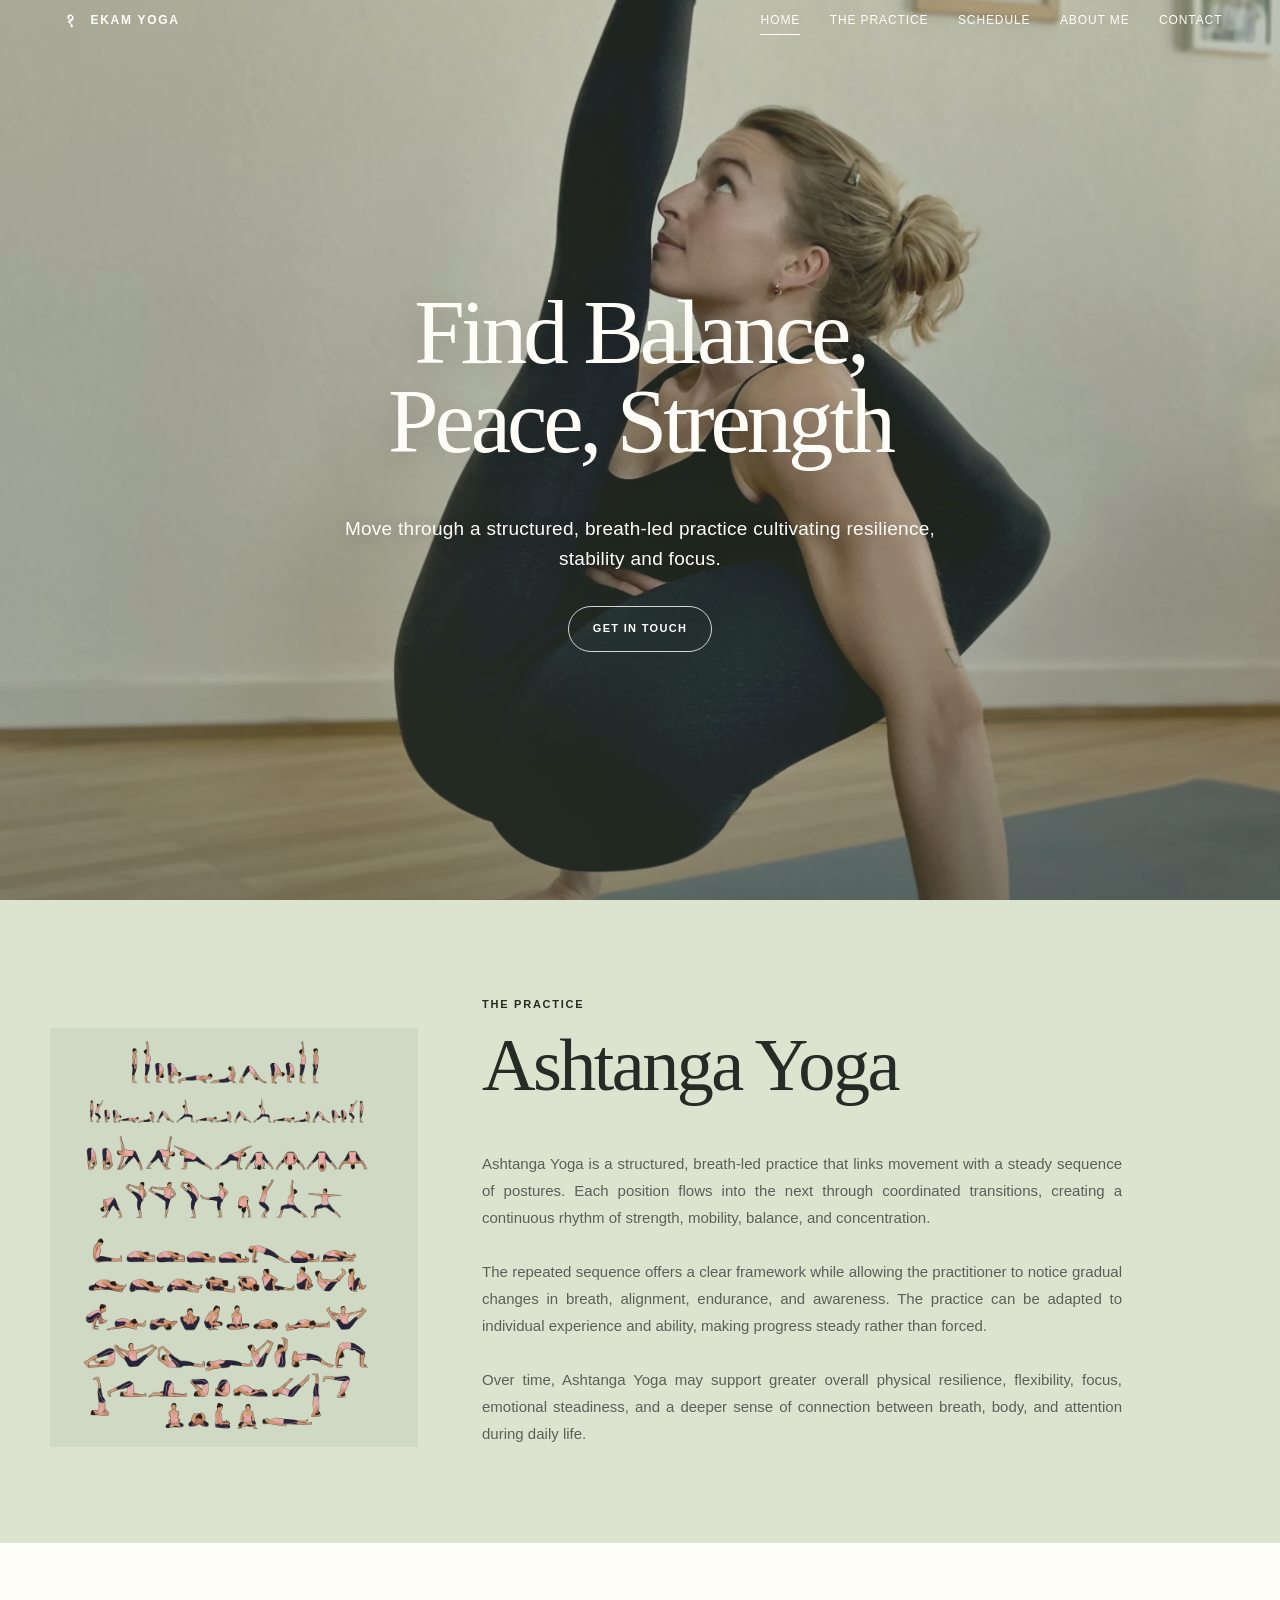
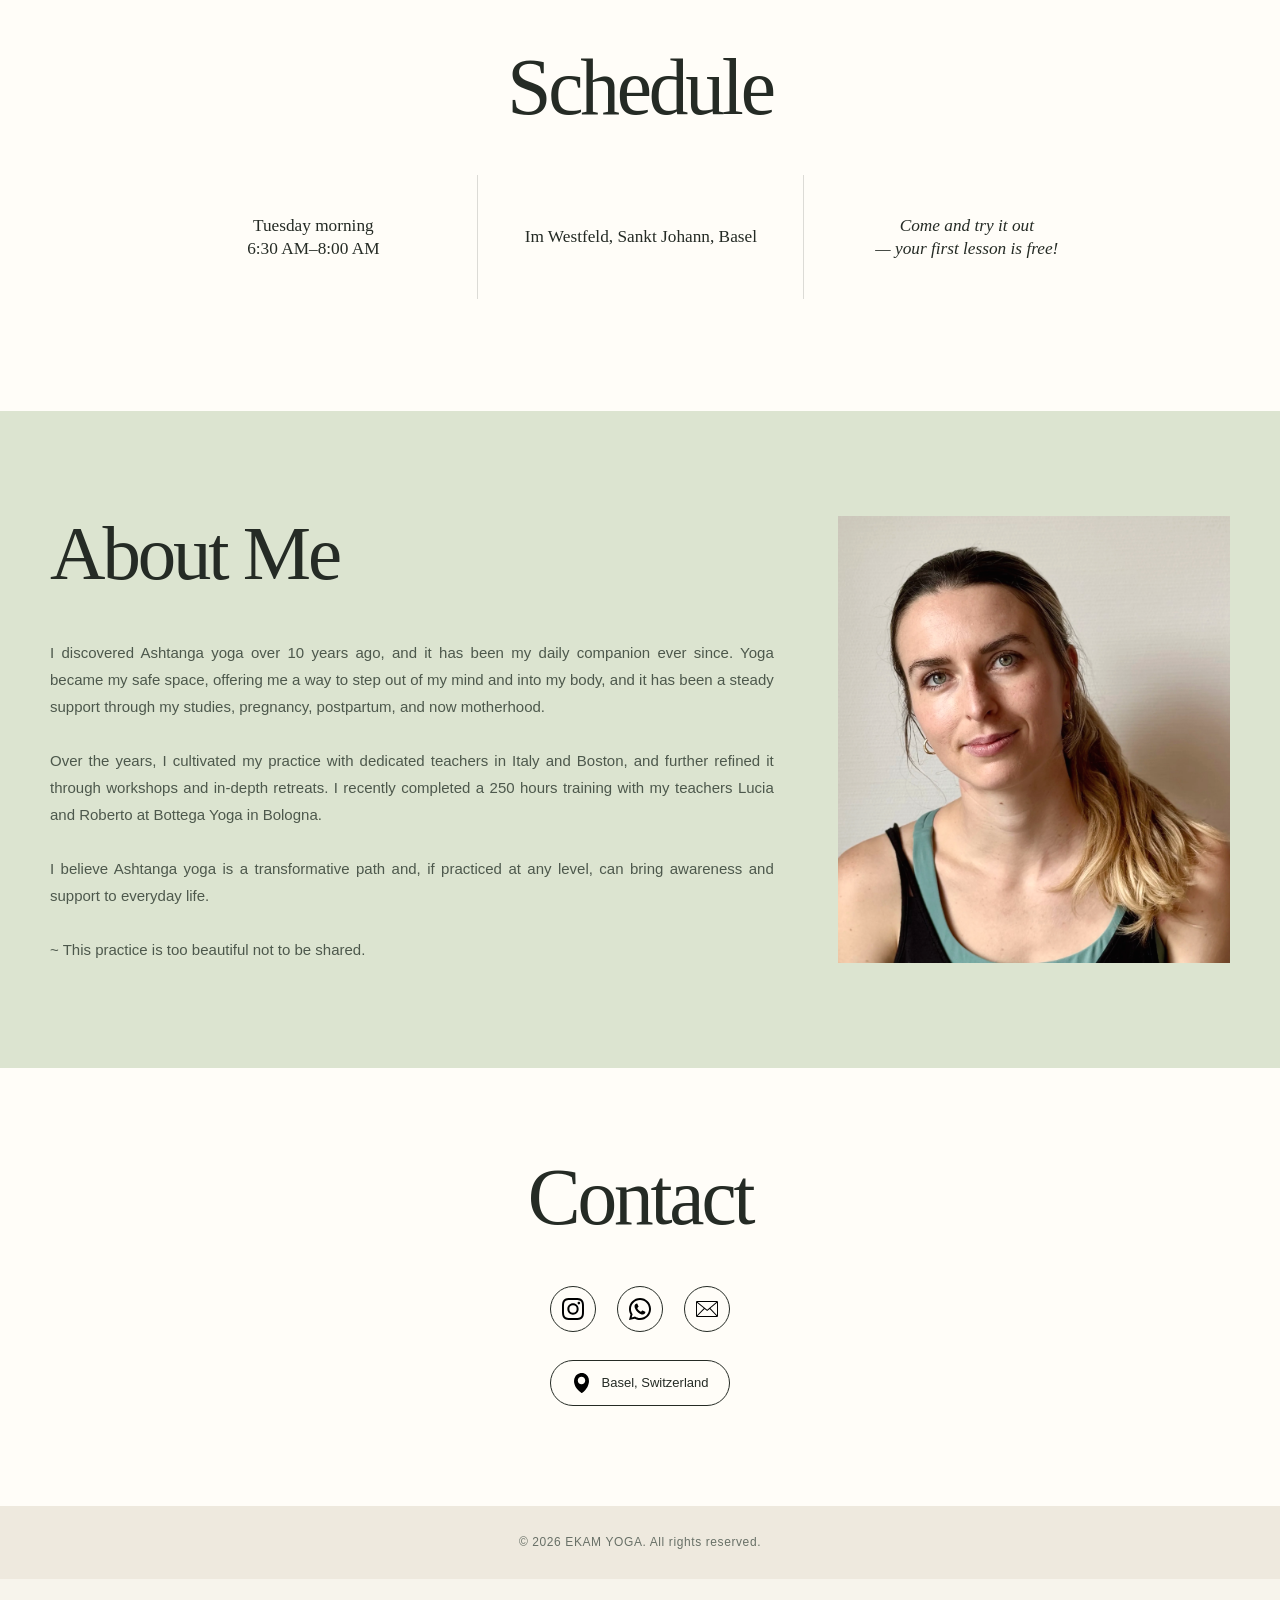
==== commit 5d41db25: "Add files via upload v3.6" ====
--- a/index.html
+++ b/index.html
@@ -59,7 +59,7 @@
           <p class="eyebrow">The Practice</p>
           <h2>Ashtanga Yoga</h2>
         </div>
-        <figure class="mobile-inline-image mobile-practice-image" aria-hidden="true" data-reveal data-reveal-role="body" data-reveal-group="practice-body" data-reveal-target=".practice-body-copy">
+        <figure class="mobile-inline-image mobile-practice-image" aria-hidden="true" data-reveal data-reveal-role="image">
           <img src="pic/ashtanga.webp" alt="" />
         </figure>
         <p class="practice-body-copy" data-reveal data-reveal-role="body" data-reveal-group="practice-body" data-reveal-target=".practice-body-copy">Ashtanga Yoga is a structured, breath-led practice that links movement with a steady sequence of postures. Each position flows into the next through coordinated transitions, creating a continuous rhythm of strength, mobility, balance, and concentration.<br /><br />The repeated sequence offers a clear framework while allowing the practitioner to notice gradual changes in breath, alignment, endurance, and awareness. The practice can be adapted to individual experience and ability, making progress steady rather than forced.<br /><br />Over time, Ashtanga Yoga may support greater overall physical resilience, flexibility, focus, emotional steadiness, and a deeper sense of connection between breath, body, and attention during daily life.</p>
@@ -82,10 +82,15 @@
       <div class="about-layout section-shell">
         <div class="about-copy">
           <h2 data-reveal data-reveal-role="title">About Me</h2>
-          <figure class="mobile-inline-image mobile-about-image" aria-hidden="true" data-reveal data-reveal-role="body" data-reveal-group="about-body" data-reveal-target=".about-body-copy">
+          <figure class="mobile-inline-image mobile-about-image" aria-hidden="true" data-reveal data-reveal-role="image">
             <img src="pic/About.webp" alt="" />
           </figure>
-          <p class="about-body-copy" data-reveal data-reveal-role="body" data-reveal-group="about-body" data-reveal-target=".about-body-copy">I discovered Ashtanga yoga over 10 years ago, and it has been my daily companion ever since. Yoga became my safe space, offering me a way to step out of my mind and into my body, and it has been a steady support through my studies, pregnancy, postpartum, and now motherhood.<br /><br />Over the years, I cultivated my practice with dedicated teachers in Italy and Boston, and further refined it through workshops and in-depth retreats. I recently completed a 250 hours training with my teachers Lucia and Roberto at Bottega Yoga in Bologna.<br /><br />I believe Ashtanga yoga is a transformative path and, if practiced at any level, can bring awareness and support to everyday life. ~ This practice is too beautiful not to be shared.</p>
+          <div class="about-body-copy" data-reveal data-reveal-role="body" data-reveal-group="about-body" data-reveal-target=".about-body-copy">
+            <p>I discovered Ashtanga yoga over 10 years ago, and it has been my daily companion ever since. Yoga became my safe space, offering me a way to step out of my mind and into my body, and it has been a steady support through my studies, pregnancy, postpartum, and now motherhood.</p>
+            <p>Over the years, I cultivated my practice with dedicated teachers in Italy and Boston, and further refined it through workshops and in-depth retreats. I recently completed a 250 hours training with my teachers Lucia and Roberto at Bottega Yoga in Bologna.</p>
+            <p>I believe Ashtanga yoga is a transformative path and, if practiced at any level, can bring awareness and support to everyday life.</p>
+            <p>~ This practice is too beautiful not to be shared.</p>
+          </div>
         </div>
 
         <div class="about-gallery" data-reveal data-reveal-role="body" data-reveal-group="about-body" data-reveal-target=".about-body-copy">
@@ -134,6 +139,7 @@
     const navigation = document.querySelector('.site-nav');
     const navigationLinks = [...document.querySelectorAll('.site-nav a[href^="#"]')];
     const homeSection = document.querySelector('#home');
+    const compactNavigation = window.matchMedia('(max-width: 920px)');
 
     function updateHeader() {
       if (!header || !homeSection) return;
@@ -144,23 +150,43 @@
       header.classList.toggle('is-scrolled', hasLeftHome);
     }
 
+    function setMenuOpen(open) {
+      if (!header || !menuButton || !navigation) return;
+
+      navigation.classList.toggle('is-open', open);
+      menuButton.classList.toggle('is-open', open);
+      header.classList.toggle('is-menu-open', open);
+      menuButton.setAttribute('aria-expanded', String(open));
+      menuButton.setAttribute(
+        'aria-label',
+        open ? 'Close navigation menu' : 'Open navigation menu',
+      );
+    }
+
     updateHeader();
     window.addEventListener('scroll', updateHeader, { passive: true });
-    window.addEventListener('resize', updateHeader);
+    window.addEventListener('resize', () => {
+      updateHeader();
+
+      if (!compactNavigation.matches) {
+        setMenuOpen(false);
+      }
+    });
 
     if (menuButton && navigation) {
       menuButton.addEventListener('click', () => {
-        const open = navigation.classList.toggle('is-open');
-        menuButton.classList.toggle('is-open', open);
-        menuButton.setAttribute('aria-expanded', String(open));
+        setMenuOpen(!navigation.classList.contains('is-open'));
       });
 
       navigationLinks.forEach((link) => {
-        link.addEventListener('click', () => {
-          navigation.classList.remove('is-open');
-          menuButton.classList.remove('is-open');
-          menuButton.setAttribute('aria-expanded', 'false');
-        });
+        link.addEventListener('click', () => setMenuOpen(false));
+      });
+
+      document.addEventListener('keydown', (event) => {
+        if (event.key !== 'Escape' || !navigation.classList.contains('is-open')) return;
+
+        setMenuOpen(false);
+        menuButton.focus();
       });
     }
 
@@ -183,6 +209,7 @@
     const revealItems = [...document.querySelectorAll('[data-reveal]')];
     const revealStates = new WeakMap();
     const schedulePhoneLayout = window.matchMedia('(max-width: 620px)');
+    const sectionPhoneLayout = window.matchMedia('(max-width: 760px)');
 
     let lastRevealScrollY = window.scrollY;
     let revealFrameRequested = false;
@@ -214,6 +241,17 @@
         Desktop keeps the shared Schedule target and its short timed stagger.
       */
       if (isPhoneScheduleItem(item)) return item;
+
+      /*
+        In the phone layout, each full-width Practice/About image is its own
+        scroll-reveal step between the title and paragraph.
+      */
+      if (
+        sectionPhoneLayout.matches &&
+        item.matches('.mobile-inline-image[data-reveal]')
+      ) {
+        return item;
+      }
 
       const selector = item.dataset.revealTarget;
       if (!selector) return item;
@@ -376,13 +414,144 @@
       });
     }
 
+    if (sectionPhoneLayout.addEventListener) {
+      sectionPhoneLayout.addEventListener('change', () => {
+        measureRevealItems();
+        requestRevealUpdate();
+      });
+    }
+
     /*
       Phone-only reverse scroll for the cropped Practice and About thumbnails.
       As the page moves upward, the image content shifts gently downward inside
       its fixed crop. The effect is disabled when reduced motion is requested.
     */
-    const sectionImageBreakpoint = window.matchMedia('(max-width: 760px)');
+    const sectionImageBreakpoint = sectionPhoneLayout;
     const reducedMotionPreference = window.matchMedia('(prefers-reduced-motion: reduce)');
+
+    /*
+      In non-phone layouts, size the Practice artwork proportionally so its
+      visible height runs exactly from the top of “Ashtanga Yoga” to the bottom
+      of the final body line. The width follows the image's natural aspect ratio,
+      so the artwork is resized rather than cropped or distorted.
+    */
+    const practiceSection = document.querySelector('.practice-section');
+    const practiceImageFrame = document.querySelector('.practice-image');
+    const practiceDesktopImage = practiceImageFrame?.querySelector('img');
+    const practiceCopy = document.querySelector('.practice-copy');
+    const practiceHeading = practiceCopy?.querySelector('h2');
+    const practiceBody = practiceCopy?.querySelector('.practice-body-copy');
+
+    const aboutLayout = document.querySelector('.about-layout');
+    const aboutImageFrame = document.querySelector('.about-gallery');
+    const aboutDesktopImage = aboutImageFrame?.querySelector('img');
+    const aboutCopy = document.querySelector('.about-copy');
+    const aboutHeading = aboutCopy?.querySelector('h2');
+    const aboutBody = aboutCopy?.querySelector('.about-body-copy');
+
+    let practiceFitFrameRequested = false;
+    let aboutFitFrameRequested = false;
+
+    function updateDesktopPracticeImageFit() {
+      if (
+        !practiceSection ||
+        !practiceImageFrame ||
+        !practiceDesktopImage ||
+        !practiceCopy ||
+        !practiceHeading ||
+        !practiceBody
+      ) return;
+
+      if (sectionImageBreakpoint.matches) {
+        practiceSection.style.removeProperty('--practice-image-fitted-width');
+        practiceSection.style.removeProperty('--practice-image-fitted-height');
+        practiceSection.style.removeProperty('--practice-image-top-offset');
+        practiceFitFrameRequested = false;
+        return;
+      }
+
+      const copyRect = practiceCopy.getBoundingClientRect();
+      const headingRect = practiceHeading.getBoundingClientRect();
+      const bodyRect = practiceBody.getBoundingClientRect();
+      const targetHeight = Math.max(1, bodyRect.bottom - headingRect.top);
+      const topOffset = Math.max(0, headingRect.top - copyRect.top);
+      const naturalRatio = practiceDesktopImage.naturalWidth > 0 && practiceDesktopImage.naturalHeight > 0
+        ? practiceDesktopImage.naturalWidth / practiceDesktopImage.naturalHeight
+        : practiceImageFrame.offsetWidth / Math.max(1, practiceImageFrame.offsetHeight);
+      const targetWidth = targetHeight * naturalRatio;
+
+      practiceSection.style.setProperty('--practice-image-fitted-width', `${targetWidth.toFixed(2)}px`);
+      practiceSection.style.setProperty('--practice-image-fitted-height', `${targetHeight.toFixed(2)}px`);
+      practiceSection.style.setProperty('--practice-image-top-offset', `${topOffset.toFixed(2)}px`);
+      practiceFitFrameRequested = false;
+    }
+
+    function requestDesktopPracticeImageFit() {
+      if (practiceFitFrameRequested) return;
+      practiceFitFrameRequested = true;
+      window.requestAnimationFrame(() => {
+        updateDesktopPracticeImageFit();
+        measureRevealItems();
+        requestRevealUpdate();
+      });
+    }
+
+    function getPracticeImageRatio() {
+      if (practiceDesktopImage?.naturalWidth > 0 && practiceDesktopImage?.naturalHeight > 0) {
+        return practiceDesktopImage.naturalWidth / practiceDesktopImage.naturalHeight;
+      }
+
+      const fittedWidth = Number.parseFloat(
+        getComputedStyle(practiceSection).getPropertyValue('--practice-image-fitted-width'),
+      );
+      const fittedHeight = Number.parseFloat(
+        getComputedStyle(practiceSection).getPropertyValue('--practice-image-fitted-height'),
+      );
+
+      if (fittedWidth > 0 && fittedHeight > 0) return fittedWidth / fittedHeight;
+      return 0.78;
+    }
+
+    function updateDesktopAboutImageFit() {
+      if (
+        !aboutLayout ||
+        !aboutImageFrame ||
+        !aboutDesktopImage ||
+        !aboutCopy ||
+        !aboutHeading ||
+        !aboutBody
+      ) return;
+
+      if (sectionImageBreakpoint.matches) {
+        aboutLayout.style.removeProperty('--about-image-fitted-width');
+        aboutLayout.style.removeProperty('--about-image-fitted-height');
+        aboutLayout.style.removeProperty('--about-image-top-offset');
+        aboutFitFrameRequested = false;
+        return;
+      }
+
+      const copyRect = aboutCopy.getBoundingClientRect();
+      const headingRect = aboutHeading.getBoundingClientRect();
+      const bodyRect = aboutBody.getBoundingClientRect();
+      const targetHeight = Math.max(1, bodyRect.bottom - headingRect.top);
+      const topOffset = Math.max(0, headingRect.top - copyRect.top);
+      const targetWidth = targetHeight * getPracticeImageRatio();
+
+      aboutLayout.style.setProperty('--about-image-fitted-width', `${targetWidth.toFixed(2)}px`);
+      aboutLayout.style.setProperty('--about-image-fitted-height', `${targetHeight.toFixed(2)}px`);
+      aboutLayout.style.setProperty('--about-image-top-offset', `${topOffset.toFixed(2)}px`);
+      aboutFitFrameRequested = false;
+    }
+
+    function requestDesktopAboutImageFit() {
+      if (aboutFitFrameRequested) return;
+      aboutFitFrameRequested = true;
+      window.requestAnimationFrame(() => {
+        updateDesktopAboutImageFit();
+        measureRevealItems();
+        requestRevealUpdate();
+      });
+    }
     const reverseScrollImages = [...document.querySelectorAll(
       '.practice-image img, .about-main img, .mobile-inline-image img',
     )];
@@ -403,12 +572,36 @@
         const crop = image.parentElement.getBoundingClientRect();
         const cropCenter = crop.top + crop.height / 2;
         const viewportCenter = window.innerHeight / 2;
-        const movementLimit = image.closest('.practice-image, .mobile-practice-image') ? 16 : 20;
-        const requestedMovement = (viewportCenter - cropCenter) * 0.075;
-        const movement = Math.max(
-          -movementLimit,
-          Math.min(movementLimit, requestedMovement),
-        );
+        const isMobilePracticeImage = Boolean(image.closest('.mobile-practice-image'));
+
+        let movement;
+
+        if (isMobilePracticeImage) {
+          /*
+            Map the crop's complete trip through the viewport to almost the
+            complete vertical overflow of the Practice artwork. It therefore
+            enters showing near the top of the image and leaves showing near
+            the bottom, independent of phone height or image proportions.
+          */
+          const renderedHeight = image.getBoundingClientRect().height;
+          const availableHalfTravel = Math.max(0, (renderedHeight - crop.height) / 2);
+          const edgeInset = Math.min(6, availableHalfTravel * 0.08);
+          const travelLimit = Math.max(0, availableHalfTravel - edgeInset);
+          const journeyLength = window.innerHeight + crop.height;
+          const journeyProgress = journeyLength > 0
+            ? Math.max(0, Math.min(1, (window.innerHeight - crop.top) / journeyLength))
+            : 0.5;
+
+          /* Two successive 20% reductions: 0.8 × 0.8 = 0.64. */
+          movement = travelLimit * 0.64 * (1 - 2 * journeyProgress);
+        } else {
+          const movementLimit = image.closest('.practice-image') ? 36 : 20;
+          const requestedMovement = (viewportCenter - cropCenter) * 0.075;
+          movement = Math.max(
+            -movementLimit,
+            Math.min(movementLimit, requestedMovement),
+          );
+        }
 
         image.style.setProperty('--reverse-scroll-y', `${movement.toFixed(2)}px`);
       });
@@ -424,12 +617,59 @@
     }
 
     updateReverseScrollImages();
+    requestDesktopPracticeImageFit();
+    requestDesktopAboutImageFit();
     window.addEventListener('scroll', requestReverseScrollUpdate, { passive: true });
-    window.addEventListener('resize', requestReverseScrollUpdate);
-    window.addEventListener('load', requestReverseScrollUpdate);
+    window.addEventListener('resize', () => {
+      requestReverseScrollUpdate();
+      requestDesktopPracticeImageFit();
+      requestDesktopAboutImageFit();
+    });
+    window.addEventListener('load', () => {
+      requestReverseScrollUpdate();
+      requestDesktopPracticeImageFit();
+      requestDesktopAboutImageFit();
+    });
+
+    if (practiceDesktopImage && !practiceDesktopImage.complete) {
+      practiceDesktopImage.addEventListener('load', () => {
+        requestDesktopPracticeImageFit();
+        requestDesktopAboutImageFit();
+      }, { once: true });
+    }
+
+    if (aboutDesktopImage && !aboutDesktopImage.complete) {
+      aboutDesktopImage.addEventListener('load', requestDesktopAboutImageFit, { once: true });
+    }
+
+    if (document.fonts?.ready) {
+      document.fonts.ready.then(() => {
+        requestDesktopPracticeImageFit();
+        requestDesktopAboutImageFit();
+      });
+    }
+
+    if (window.ResizeObserver) {
+      if (practiceCopy) {
+        const practiceCopyObserver = new ResizeObserver(() => {
+          requestDesktopPracticeImageFit();
+          requestDesktopAboutImageFit();
+        });
+        practiceCopyObserver.observe(practiceCopy);
+      }
+
+      if (aboutCopy) {
+        const aboutCopyObserver = new ResizeObserver(requestDesktopAboutImageFit);
+        aboutCopyObserver.observe(aboutCopy);
+      }
+    }
 
     if (sectionImageBreakpoint.addEventListener) {
-      sectionImageBreakpoint.addEventListener('change', requestReverseScrollUpdate);
+      sectionImageBreakpoint.addEventListener('change', () => {
+        requestReverseScrollUpdate();
+        requestDesktopPracticeImageFit();
+        requestDesktopAboutImageFit();
+      });
       reducedMotionPreference.addEventListener('change', requestReverseScrollUpdate);
     }
 
--- a/style.css
+++ b/style.css
@@ -4,17 +4,19 @@
   --ivory: #f7f4ec;
   --ivory-deep: #eee9de;
   --sage-pale: #dce4d0;
-  --sage-soft: #c8d4bd;
-  --sage: #98aa8d;
+  --practice-image-bg: #cfd9c3;
   --sage-deep: #5f7158;
   --charcoal: #252b25;
   --muted: #596157;
+  --about-text: #4d584c;
+  --footer-text: #687067;
   --white: #fffdf8;
   --line: rgba(37, 43, 37, 0.16);
   --max-width: 1180px;
   --serif: Georgia, "Times New Roman", serif;
   --sans: Arial, Helvetica, sans-serif;
   --section-title-gap: 48px;
+  --menu-background: rgba(247, 244, 236, 0.95);
 }
 
 * {
@@ -25,7 +27,7 @@
 
 html {
   scroll-behavior: smooth;
-  scroll-padding-top: 60px;
+  scroll-padding-top: 41px;
 }
 
 body {
@@ -60,8 +62,8 @@
   left: 0;
   z-index: 100;
   width: 100%;
-  height: 60px;
-  padding: 0 clamp(18px, 4.5vw, 60px) 8px;
+  height: 41px;
+  padding: 0 clamp(18px, 4.5vw, 60px);
   display: flex;
   justify-content: space-between;
   align-items: center;
@@ -72,16 +74,10 @@
     box-shadow 0.35s ease;
 }
 
-.site-header.is-scrolled {
+.site-header.is-scrolled,
+.site-header.is-menu-open {
   color: var(--charcoal);
-  background: linear-gradient(
-    to bottom,
-    rgba(247, 244, 236, 1) 0%,
-    rgba(247, 244, 236, 1) 50%,
-    rgba(247, 244, 236, 0.72) 72%,
-    rgba(247, 244, 236, 0.32) 88%,
-    rgba(247, 244, 236, 0) 100%
-  );
+  background: var(--menu-background);
   box-shadow: none;
 }
 
@@ -103,7 +99,8 @@
   transition: filter 0.35s ease;
 }
 
-.site-header.is-scrolled .brand img {
+.site-header.is-scrolled .brand img,
+.site-header.is-menu-open .brand img {
   filter: brightness(0) saturate(100%) invert(18%) sepia(9%) saturate(668%) hue-rotate(72deg);
 }
 
@@ -142,7 +139,7 @@
 .menu-toggle {
   display: none;
   width: 42px;
-  height: 42px;
+  height: 40px;
   border: 0;
   background: transparent;
   color: inherit;
@@ -309,8 +306,8 @@
 .practice-image {
   position: relative;
   width: 100%;
-  overflow: visible;
-  background: transparent;
+  overflow: hidden;
+  background: var(--practice-image-bg);
 }
 
 /*
@@ -459,7 +456,7 @@
 }
 
 .about-copy p {
-  color: #4d584c;
+  color: var(--about-text);
   font-size: 15px;
   line-height: 1.8;
   text-align: justify;
@@ -470,6 +467,10 @@
   overflow-wrap: normal;
 }
 
+.about-body-copy p + p {
+  margin-top: 1.8em;
+}
+
 .about-gallery {
   position: relative;
   width: min(100%, 329px);
@@ -493,7 +494,7 @@
 .about-main img {
   height: 100%;
   object-fit: cover;
-  filter: none;
+  filter: saturate(0.9) sepia(0.025) contrast(0.98) brightness(1.02);
   mix-blend-mode: normal;
   opacity: 1;
 }
@@ -626,7 +627,7 @@
 
 footer {
   padding: 27px 24px;
-  color: #687067;
+  color: var(--footer-text);
   background: var(--ivory-deep);
   text-align: center;
   font-size: 12px;
@@ -660,7 +661,7 @@
 */
 @media (max-width: 920px) {
   .site-header {
-    height: 60px;
+    height: 41px;
   }
 
   .menu-toggle {
@@ -668,15 +669,17 @@
   }
 
   .site-nav {
-    position: absolute;
-    top: 60px;
-    right: 16px;
-    left: 16px;
-    padding: 16px;
+    position: fixed;
+    top: 40px;
+    right: 0;
+    left: 0;
+    width: 100%;
+    margin: 0;
+    padding: 17px 16px 16px;
     flex-direction: column;
     gap: 0;
     color: var(--charcoal);
-    background: rgba(247, 244, 236, 0.98);
+    background: var(--menu-background);
     box-shadow: 0 24px 55px rgba(38, 45, 37, 0.13);
     opacity: 0;
     pointer-events: none;
@@ -703,7 +706,7 @@
 
 @media (max-width: 620px) {
   html {
-    scroll-padding-top: 60px;
+    scroll-padding-top: 41px;
   }
 
   .section-shell {
@@ -711,7 +714,7 @@
   }
 
   .site-header {
-    padding: 0 16px 8px;
+    padding: 0 16px;
   }
 
   .hero-content {
@@ -816,23 +819,40 @@
   }
 
   .practice-section {
-    grid-template-columns: clamp(250px, 30.6vw, 361px) minmax(0, 1fr);
+    grid-template-columns: var(--practice-image-fitted-width, clamp(250px, 30.6vw, 361px)) minmax(0, 1fr);
+    align-items: start;
   }
 
   .practice-image {
+    width: var(--practice-image-fitted-width, 100%);
+    height: var(--practice-image-fitted-height, auto);
+    margin-top: var(--practice-image-top-offset, 0px);
+    justify-self: start;
+  }
+
+  .practice-image img {
     width: 100%;
-    justify-self: stretch;
+    height: 100%;
+    object-fit: contain;
   }
 
   .about-layout {
-    grid-template-columns: minmax(0, 1fr) clamp(210px, 27.9vw, 329px);
+    grid-template-columns: minmax(0, 1fr) var(--about-image-fitted-width, clamp(210px, 27.9vw, 329px));
+    align-items: start;
   }
 
   .about-gallery {
+    width: var(--about-image-fitted-width, 100%);
+    min-height: 0;
+    height: var(--about-image-fitted-height, clamp(252px, 35vw, 413px));
+    margin-top: var(--about-image-top-offset, 0px);
+    justify-self: end;
+  }
+
+  .about-main img {
     width: 100%;
-    min-height: 0;
-    height: clamp(252px, 35vw, 413px);
-    justify-self: stretch;
+    height: 100%;
+    object-fit: cover;
   }
 }
 
@@ -842,8 +862,8 @@
   }
 
   /*
-    Phone layout: each small image sits inside the body-copy area. Practice
-    floats left and About floats right so the justified text frames the crop.
+    Phone layout: title, full-width cropped image, then paragraph. Each image
+    is an independent reveal item and keeps its reverse-scroll movement.
   */
   .practice-section {
     width: 100%;
@@ -866,7 +886,7 @@
 
   .practice-copy,
   .about-copy {
-    display: flow-root;
+    display: block;
   }
 
   .practice-copy .eyebrow {
@@ -881,7 +901,7 @@
 
   .practice-copy > p:last-child,
   .about-copy p {
-    margin-top: var(--section-title-gap);
+    margin-top: 0;
   }
 
   .practice-copy > p:last-child {
@@ -889,33 +909,47 @@
   }
 
   .mobile-inline-image {
+    position: relative;
     display: block;
+    width: 100%;
+    aspect-ratio: 5 / 2;
+    height: auto;
+    margin: var(--section-title-gap) 0 26px;
     overflow: hidden;
-    /* Align the crop with the visible top of the paragraph's first line. */
-    margin-top: calc(var(--section-title-gap) + 5px);
-    margin-bottom: 12px;
-    shape-outside: inset(0 round 8px);
+    contain: paint;
+    isolation: isolate;
+    clip-path: inset(0);
+    -webkit-clip-path: inset(0);
+    -webkit-transform: translateZ(0);
+    transform: translateZ(0);
   }
 
   .mobile-inline-image img {
     width: 100%;
     height: 100%;
+    max-width: none;
     object-fit: cover;
     opacity: 1;
     transform-origin: center;
     will-change: transform;
+    backface-visibility: hidden;
+    -webkit-backface-visibility: hidden;
   }
 
   .mobile-practice-image {
-    float: left;
-    width: 124px;
-    height: 145px;
-    margin-right: 20px;
+    width: 100%;
+    background: var(--practice-image-bg);
   }
 
   .mobile-practice-image img {
+    position: absolute;
+    top: 50%;
+    left: 0;
+    width: 100%;
+    height: auto;
+    object-fit: initial;
     object-position: center;
-    transform: translate3d(0, var(--reverse-scroll-y, 0px), 0) scale(1.3);
+    transform: translate3d(0, calc(-50% + var(--reverse-scroll-y, 0px)), 0);
   }
 
   .about-section {
@@ -938,20 +972,17 @@
   }
 
   .about-copy p {
-    color: #4d584c;
+    color: var(--about-text);
   }
 
   .mobile-about-image {
-    float: right;
-    width: clamp(136px, 42vw, 160px);
-    height: 180px;
-    margin-left: 20px;
+    width: 100%;
     border-radius: 0;
-    shape-outside: inset(0);
   }
 
   .mobile-about-image img {
     object-position: center 30%;
+    filter: saturate(0.9) sepia(0.025) contrast(0.98) brightness(1.02);
     transform: translate3d(0, var(--reverse-scroll-y, 0px), 0) scale(1.22);
   }
 }
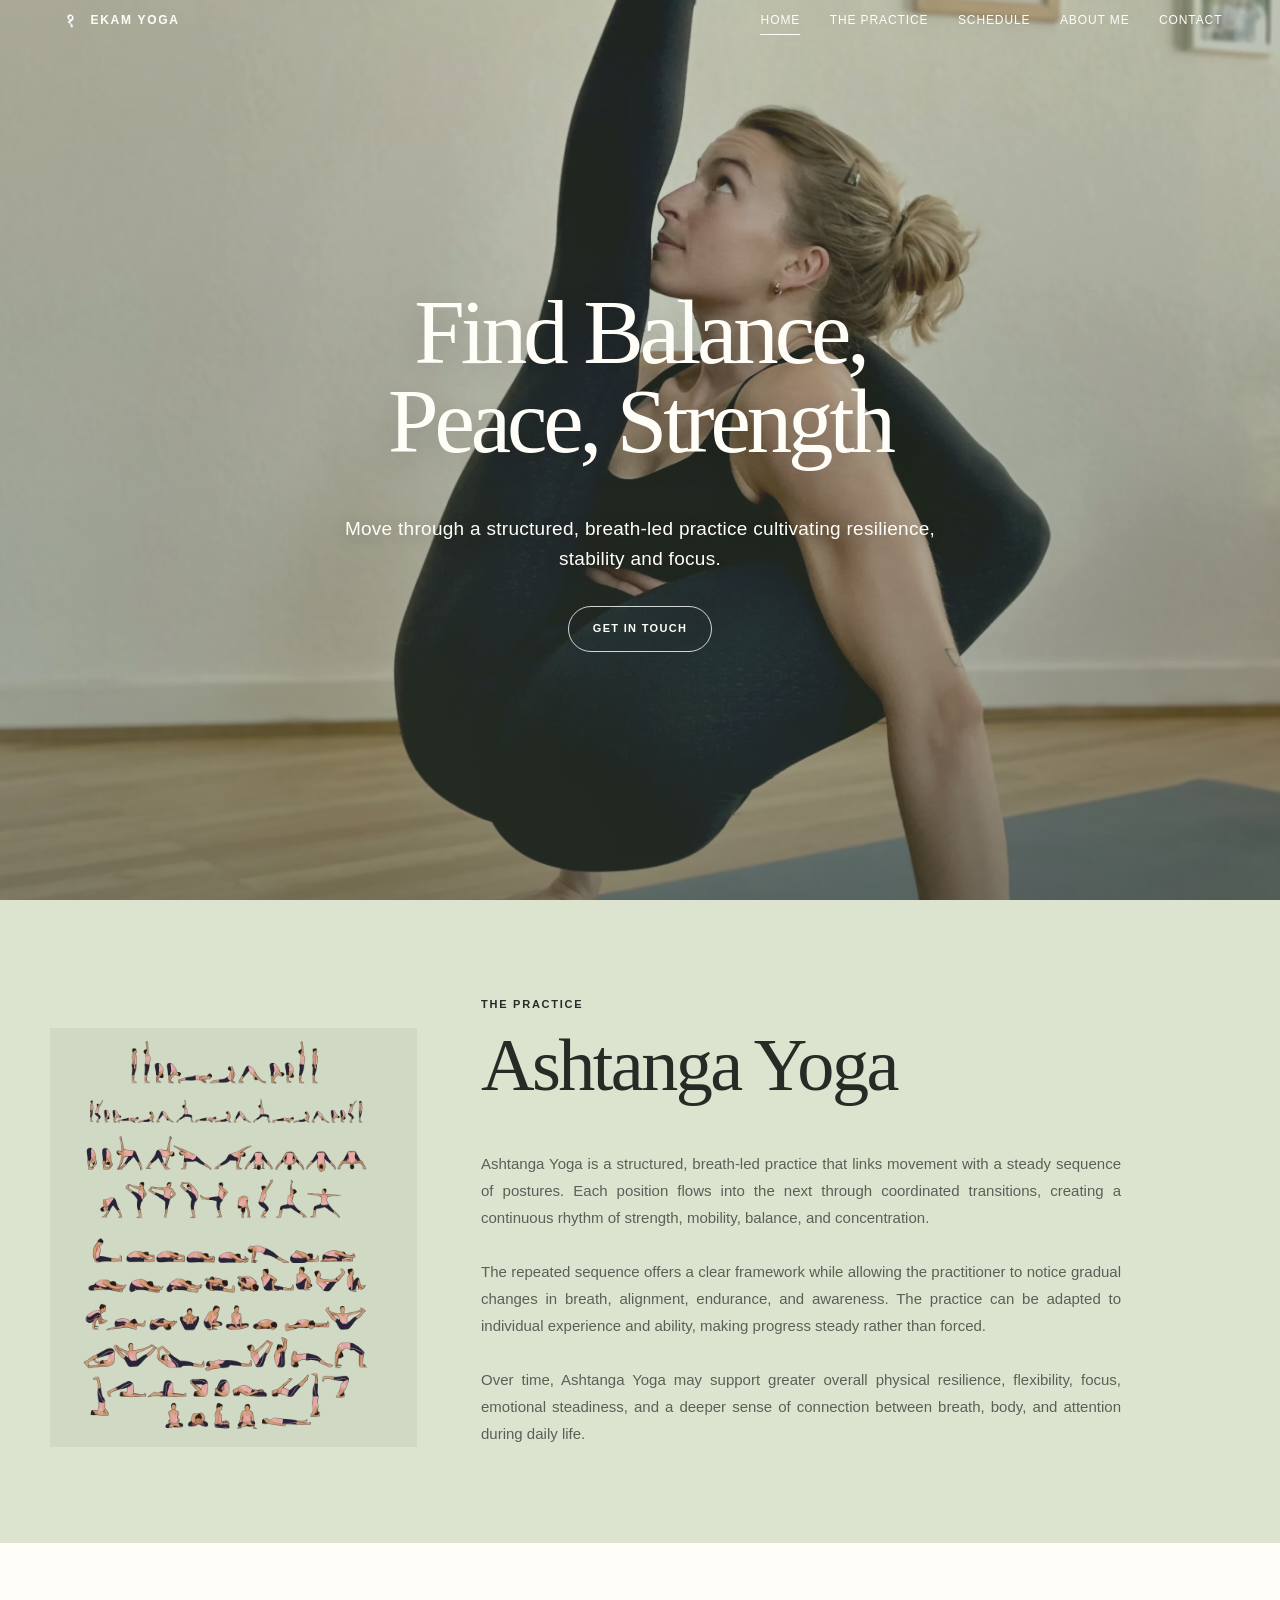
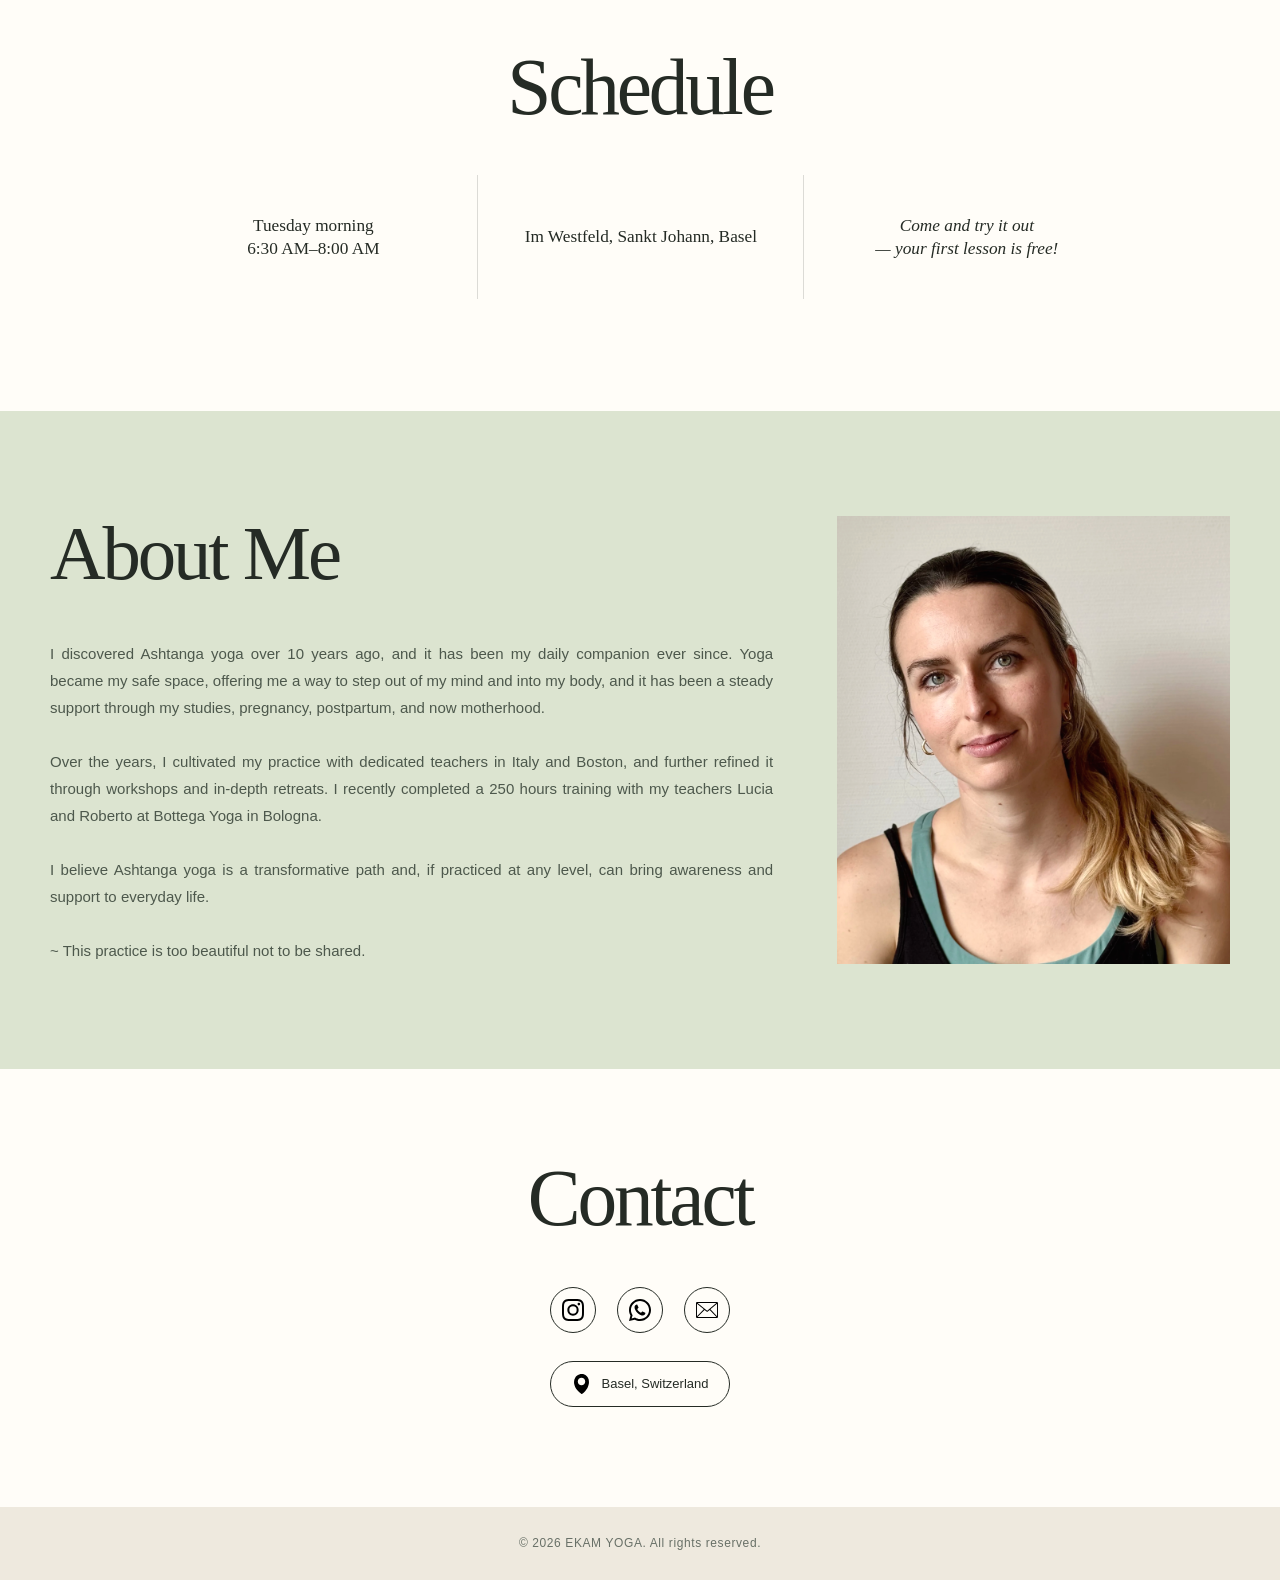
==== commit 8f532919: "Add files via upload v3.7" ====
--- a/index.html
+++ b/index.html
@@ -107,20 +107,20 @@
       </div>
 
       <div class="contact-layout section-shell">
-        <div class="contact-card" data-reveal data-reveal-role="body">
+        <div class="contact-card">
           <div class="social-links">
-            <a href="https://www.instagram.com/silvia.ashtangayoga/" target="_blank" rel="noopener noreferrer" aria-label="Visit Silvia Ashtanga Yoga on Instagram">
+            <a href="https://www.instagram.com/silvia.ashtangayoga/" target="_blank" rel="noopener noreferrer" aria-label="Visit Silvia Ashtanga Yoga on Instagram" data-reveal data-reveal-role="body" data-reveal-group="contact-body" data-reveal-target=".contact-card">
               <img src="pic/Instagram_Glyph_White.svg" alt="" />
             </a>
-            <a href="https://wa.me/410123456789" target="_blank" rel="noopener noreferrer" aria-label="Contact EKAM YOGA on WhatsApp">
+            <a href="https://wa.me/410123456789" target="_blank" rel="noopener noreferrer" aria-label="Contact EKAM YOGA on WhatsApp" data-reveal data-reveal-role="body" data-reveal-group="contact-body" data-reveal-target=".contact-card">
               <img src="pic/Print_Glyph_White_CMYK_2026.svg" alt="" />
             </a>
-            <a href="mailto:info-ekamyoga@gmail.com" aria-label="Email EKAM YOGA">
+            <a href="mailto:info-ekamyoga@gmail.com" aria-label="Email EKAM YOGA" data-reveal data-reveal-role="body" data-reveal-group="contact-body" data-reveal-target=".contact-card">
               <img src="pic/email.svg" alt="" />
             </a>
           </div>
 
-          <a class="location-link" href="https://www.google.com/search?tbm=isch&q=Basel%2C+Switzerland" target="_blank" rel="noopener noreferrer" aria-label="View images of Basel, Switzerland">
+          <a class="location-link" href="https://www.google.com/search?tbm=isch&q=Basel%2C+Switzerland" target="_blank" rel="noopener noreferrer" aria-label="View images of Basel, Switzerland" data-reveal data-reveal-role="body" data-reveal-group="contact-body" data-reveal-target=".contact-card">
             <img src="pic/location-pointer-white-icon.svg" alt="" />
             <span>Basel, Switzerland</span>
           </a>
@@ -234,13 +234,31 @@
       );
     }
 
+    function isPhoneContactItem(item) {
+      return (
+        schedulePhoneLayout.matches &&
+        item.matches('.social-links > a[data-reveal], .location-link[data-reveal]')
+      );
+    }
+
+    function isPhonePositionDrivenItem(item) {
+      return isPhoneScheduleItem(item) || isPhoneContactItem(item);
+    }
+
+    function getPhoneContactSequenceIndex(item, direction) {
+      if (!item.matches('.social-links > a[data-reveal]')) return 0;
+
+      const buttons = [...item.parentElement.querySelectorAll(':scope > a[data-reveal]')];
+      const index = Math.max(0, buttons.indexOf(item));
+      return direction > 0 ? index : Math.max(0, buttons.length - 1 - index);
+    }
+
     function getRevealMeasurementTarget(item) {
       /*
-        On phones, every Schedule row is measured independently so each one
-        appears only after its own position crosses the scroll trigger line.
-        Desktop keeps the shared Schedule target and its short timed stagger.
+        On phones, every Schedule row and Contact control is measured on its
+        own. Desktop keeps the shared group target and its short timed stagger.
       */
-      if (isPhoneScheduleItem(item)) return item;
+      if (isPhonePositionDrivenItem(item)) return item;
 
       /*
         In the phone layout, each full-width Practice/About image is its own
@@ -317,38 +335,50 @@
           title then body; upward scrolling naturally reveals body then title.
         */
         const phoneScheduleItem = isPhoneScheduleItem(item);
-        const phonePracticeTitle =
-          schedulePhoneLayout.matches &&
+        const phoneContactItem = isPhoneContactItem(item);
+        const phonePositionDrivenItem = phoneScheduleItem || phoneContactItem;
+        const replayingPracticeTitle =
           item.matches('.practice-title[data-reveal]');
-        const scheduleTriggerOffset = Math.min(130, viewportHeight * 0.18);
+        const basePhoneTriggerOffset = Math.min(130, viewportHeight * 0.18);
+        const contactSequenceOffset = phoneContactItem
+          ? getPhoneContactSequenceIndex(item, effectiveDirection) * 24
+          : 0;
+        const phoneTriggerOffset = basePhoneTriggerOffset + contactSequenceOffset;
+        const practiceTitleTriggerOffset = Math.min(
+          150,
+          Math.max(110, viewportHeight * 0.18),
+        );
+        const practiceTitleRevealLine = viewportBottom - practiceTitleTriggerOffset;
 
         /*
-          Phone Schedule rows cross one directional trigger line at a time.
-          Scrolling down uses a line near the bottom of the viewport; scrolling
-          up uses a line near the top. This makes the order fully scroll-driven:
-          1-2-3 downward and 3-2-1 upward, with no timing delay.
+          Phone Schedule rows and Contact controls cross directional trigger
+          lines instead of relying on timers. Contact circles use small indexed
+          offsets so they reveal left-to-right downward and right-to-left upward;
+          the Basel control follows its own lower document position.
         */
-        const insideRevealBand = phoneScheduleItem
+        const insideRevealBand = phonePositionDrivenItem
           ? effectiveDirection > 0
-            ? state.top <= viewportBottom - scheduleTriggerOffset &&
+            ? state.top <= viewportBottom - phoneTriggerOffset &&
               state.bottom > viewportTop - exitBuffer
-            : state.bottom >= viewportTop + scheduleTriggerOffset &&
+            : state.bottom >= viewportTop + phoneTriggerOffset &&
               state.top < viewportBottom + exitBuffer
-          : state.bottom > enterTop && state.top < enterBottom;
+          : replayingPracticeTitle
+            ? state.bottom > enterTop && state.top < practiceTitleRevealLine
+            : state.bottom > enterTop && state.top < enterBottom;
 
         const safelyAbove = state.bottom < viewportTop - exitBuffer;
         const safelyBelow = state.top > viewportBottom + exitBuffer;
 
         /*
-          The Practice title is immediately below the full-height hero. On a
-          phone, the normal exit buffer can otherwise keep it visible after the
-          user returns to the top. Reset it as soon as upward scrolling moves it
-          below the reveal line, so every new downward pass replays the effect.
+          The Practice title sits immediately below the full-height hero in
+          every layout. Use the same dedicated lower-viewport line for entry and
+          upward reset on phone, tablet, and desktop. Returning to the hero thus
+          hides the title, and the next downward pass always replays its effect.
         */
         if (
-          phonePracticeTitle &&
+          replayingPracticeTitle &&
           effectiveDirection < 0 &&
-          state.top >= enterBottom
+          state.top >= practiceTitleRevealLine
         ) {
           item.classList.remove('is-visible');
           state.visible = false;
@@ -470,15 +500,33 @@
         return;
       }
 
-      const copyRect = practiceCopy.getBoundingClientRect();
-      const headingRect = practiceHeading.getBoundingClientRect();
-      const bodyRect = practiceBody.getBoundingClientRect();
-      const targetHeight = Math.max(1, bodyRect.bottom - headingRect.top);
-      const topOffset = Math.max(0, headingRect.top - copyRect.top);
+      const copyTop = getStableDocumentTop(practiceCopy);
+      const headingTop = getStableDocumentTop(practiceHeading);
+      const bodyBottom = getStableDocumentTop(practiceBody) + practiceBody.offsetHeight;
+      const measuredTextHeight = Math.max(1, bodyBottom - headingTop);
+      const topOffset = Math.max(0, headingTop - copyTop);
       const naturalRatio = practiceDesktopImage.naturalWidth > 0 && practiceDesktopImage.naturalHeight > 0
         ? practiceDesktopImage.naturalWidth / practiceDesktopImage.naturalHeight
         : practiceImageFrame.offsetWidth / Math.max(1, practiceImageFrame.offsetHeight);
-      const targetWidth = targetHeight * naturalRatio;
+
+      /*
+        The image width and copy height depend on one another: a wider image
+        narrows the copy, which makes the copy taller. Cap the image column so
+        that resize calculations cannot enter a positive feedback loop. On
+        normal desktop widths the ideal title-to-body height is still used;
+        only compact desktop widths invoke the safety cap.
+      */
+      const sectionStyle = getComputedStyle(practiceSection);
+      const columnGap = Number.parseFloat(sectionStyle.columnGap) || 0;
+      const sectionWidth = practiceSection.clientWidth;
+      const minimumCopyWidth = Math.min(560, Math.max(340, sectionWidth * 0.48));
+      const maximumImageWidth = Math.max(220, Math.min(
+        sectionWidth * 0.42,
+        sectionWidth - columnGap - minimumCopyWidth,
+      ));
+      const idealWidth = measuredTextHeight * naturalRatio;
+      const targetWidth = Math.min(idealWidth, maximumImageWidth);
+      const targetHeight = targetWidth / Math.max(naturalRatio, 0.01);
 
       practiceSection.style.setProperty('--practice-image-fitted-width', `${targetWidth.toFixed(2)}px`);
       practiceSection.style.setProperty('--practice-image-fitted-height', `${targetHeight.toFixed(2)}px`);
@@ -530,12 +578,23 @@
         return;
       }
 
-      const copyRect = aboutCopy.getBoundingClientRect();
-      const headingRect = aboutHeading.getBoundingClientRect();
-      const bodyRect = aboutBody.getBoundingClientRect();
-      const targetHeight = Math.max(1, bodyRect.bottom - headingRect.top);
-      const topOffset = Math.max(0, headingRect.top - copyRect.top);
-      const targetWidth = targetHeight * getPracticeImageRatio();
+      const copyTop = getStableDocumentTop(aboutCopy);
+      const headingTop = getStableDocumentTop(aboutHeading);
+      const bodyBottom = getStableDocumentTop(aboutBody) + aboutBody.offsetHeight;
+      const measuredTextHeight = Math.max(1, bodyBottom - headingTop);
+      const topOffset = Math.max(0, headingTop - copyTop);
+      const practiceRatio = getPracticeImageRatio();
+      const layoutStyle = getComputedStyle(aboutLayout);
+      const columnGap = Number.parseFloat(layoutStyle.columnGap) || 0;
+      const layoutWidth = aboutLayout.clientWidth;
+      const minimumCopyWidth = Math.min(620, Math.max(340, layoutWidth * 0.52));
+      const maximumImageWidth = Math.max(210, Math.min(
+        layoutWidth * 0.42,
+        layoutWidth - columnGap - minimumCopyWidth,
+      ));
+      const idealWidth = measuredTextHeight * practiceRatio;
+      const targetWidth = Math.min(idealWidth, maximumImageWidth);
+      const targetHeight = targetWidth / Math.max(practiceRatio, 0.01);
 
       aboutLayout.style.setProperty('--about-image-fitted-width', `${targetWidth.toFixed(2)}px`);
       aboutLayout.style.setProperty('--about-image-fitted-height', `${targetHeight.toFixed(2)}px`);
@@ -650,17 +709,32 @@
     }
 
     if (window.ResizeObserver) {
-      if (practiceCopy) {
-        const practiceCopyObserver = new ResizeObserver(() => {
+      /*
+        Observe the stable section containers rather than the copy columns.
+        Observing a copy column whose width is changed by the calculation can
+        retrigger the calculation indefinitely during browser resizing.
+      */
+      if (practiceSection) {
+        let lastPracticeSectionWidth = 0;
+        const practiceSectionObserver = new ResizeObserver((entries) => {
+          const nextWidth = entries[0]?.contentRect.width || 0;
+          if (Math.abs(nextWidth - lastPracticeSectionWidth) < 0.5) return;
+          lastPracticeSectionWidth = nextWidth;
           requestDesktopPracticeImageFit();
           requestDesktopAboutImageFit();
         });
-        practiceCopyObserver.observe(practiceCopy);
+        practiceSectionObserver.observe(practiceSection);
       }
 
-      if (aboutCopy) {
-        const aboutCopyObserver = new ResizeObserver(requestDesktopAboutImageFit);
-        aboutCopyObserver.observe(aboutCopy);
+      if (aboutLayout) {
+        let lastAboutLayoutWidth = 0;
+        const aboutLayoutObserver = new ResizeObserver((entries) => {
+          const nextWidth = entries[0]?.contentRect.width || 0;
+          if (Math.abs(nextWidth - lastAboutLayoutWidth) < 0.5) return;
+          lastAboutLayoutWidth = nextWidth;
+          requestDesktopAboutImageFit();
+        });
+        aboutLayoutObserver.observe(aboutLayout);
       }
     }
 
--- a/style.css
+++ b/style.css
@@ -432,8 +432,38 @@
   transition-delay: 0.16s;
 }
 
+.social-links a:nth-child(2) {
+  --contact-reveal-delay: 0.08s;
+}
+
+.social-links a:nth-child(3) {
+  --contact-reveal-delay: 0.16s;
+}
+
+.location-link[data-reveal] {
+  --contact-reveal-delay: 0.24s;
+}
+
+.social-links a[data-reveal],
+.location-link[data-reveal] {
+  transition-property: opacity, transform, color, background-color, border-color;
+  transition-duration: 0.85s, 0.85s, 0.25s, 0.25s, 0.25s;
+  transition-timing-function: ease;
+  transition-delay:
+    var(--contact-reveal-delay, 0s),
+    var(--contact-reveal-delay, 0s),
+    0s,
+    0s,
+    0s;
+}
+
 .schedule-details p:not(.is-visible) {
   transition-delay: 0s;
+}
+
+.social-links a[data-reveal]:not(.is-visible),
+.location-link[data-reveal]:not(.is-visible) {
+  --contact-reveal-delay: 0s;
 }
 
 .about-section {
@@ -777,9 +807,14 @@
     transform: translateX(-50%);
   }
 
-  /* Each phone row is revealed by its own scroll position, never a timer. */
+  /* Phone Schedule and Contact items are position-driven, never timer-driven. */
   .schedule-details p {
     transition-delay: 0s !important;
+  }
+
+  .social-links a[data-reveal],
+  .location-link[data-reveal] {
+    --contact-reveal-delay: 0s !important;
   }
 
 
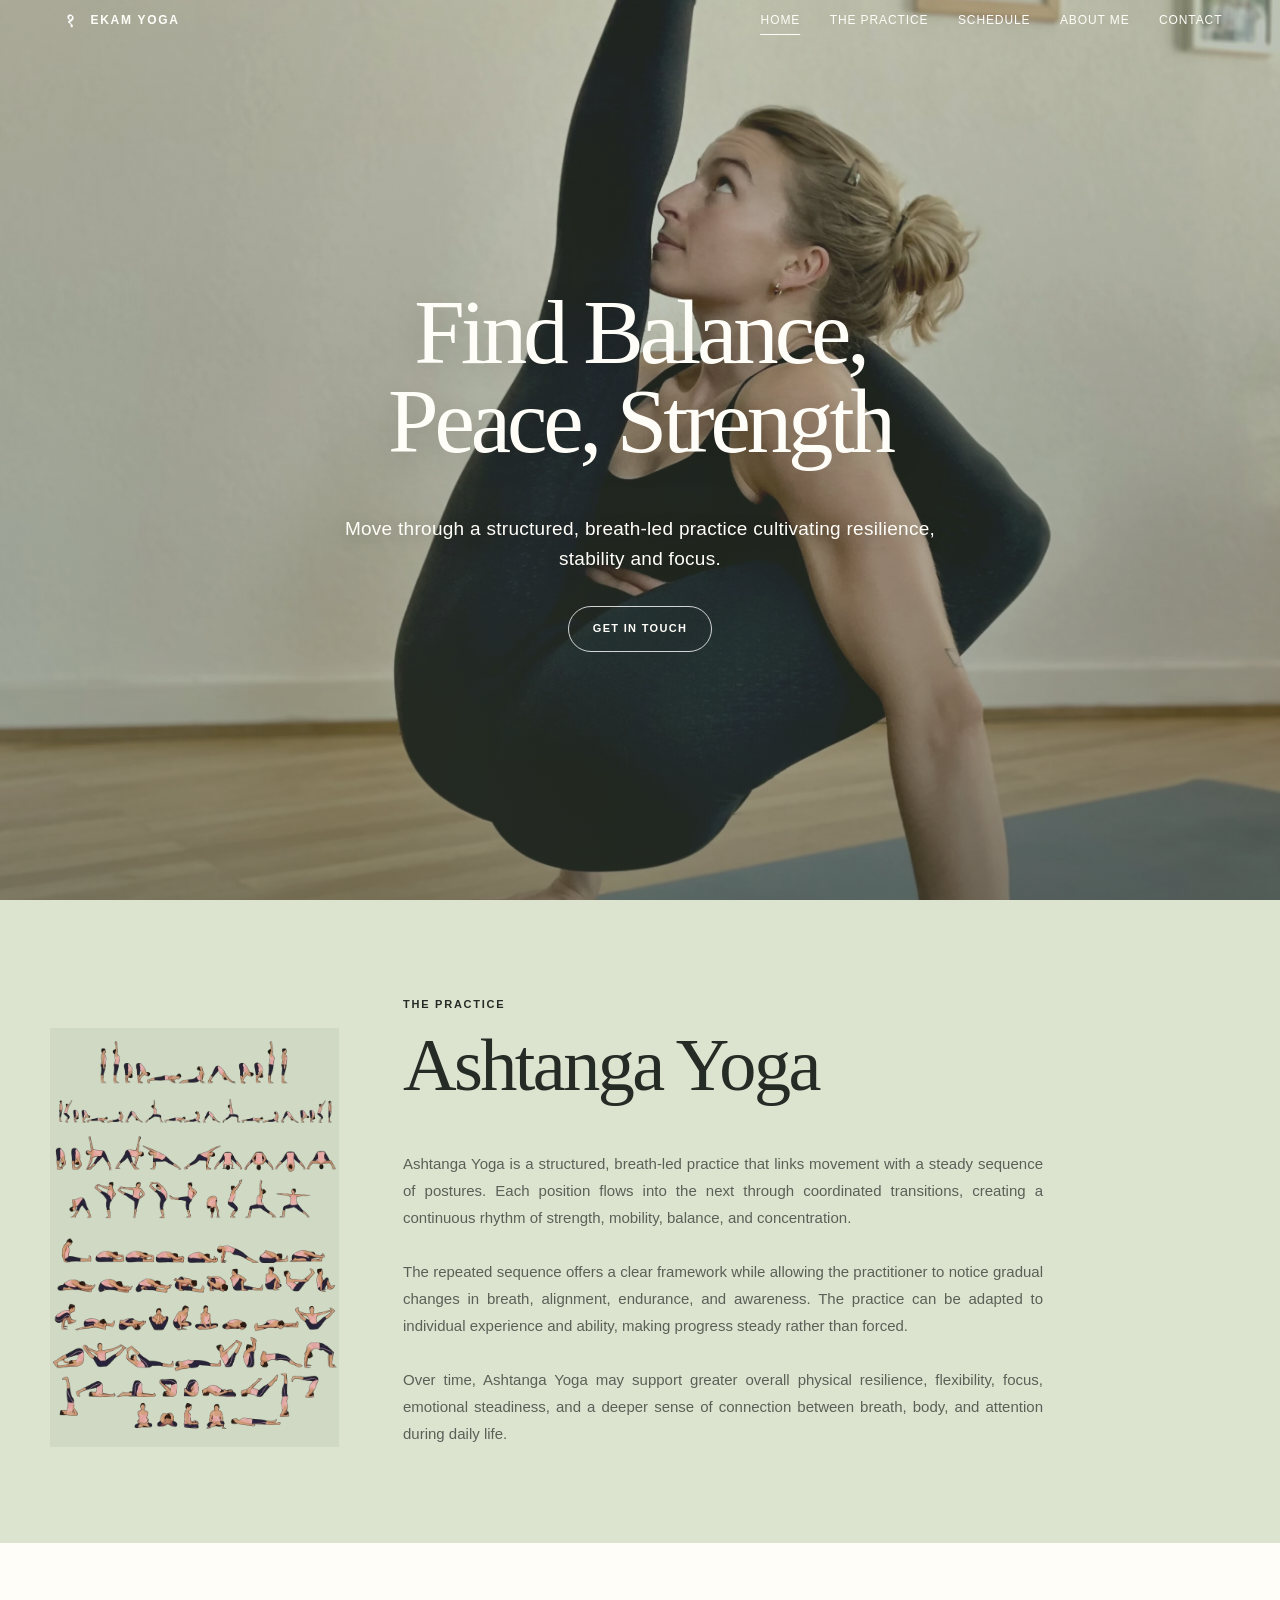
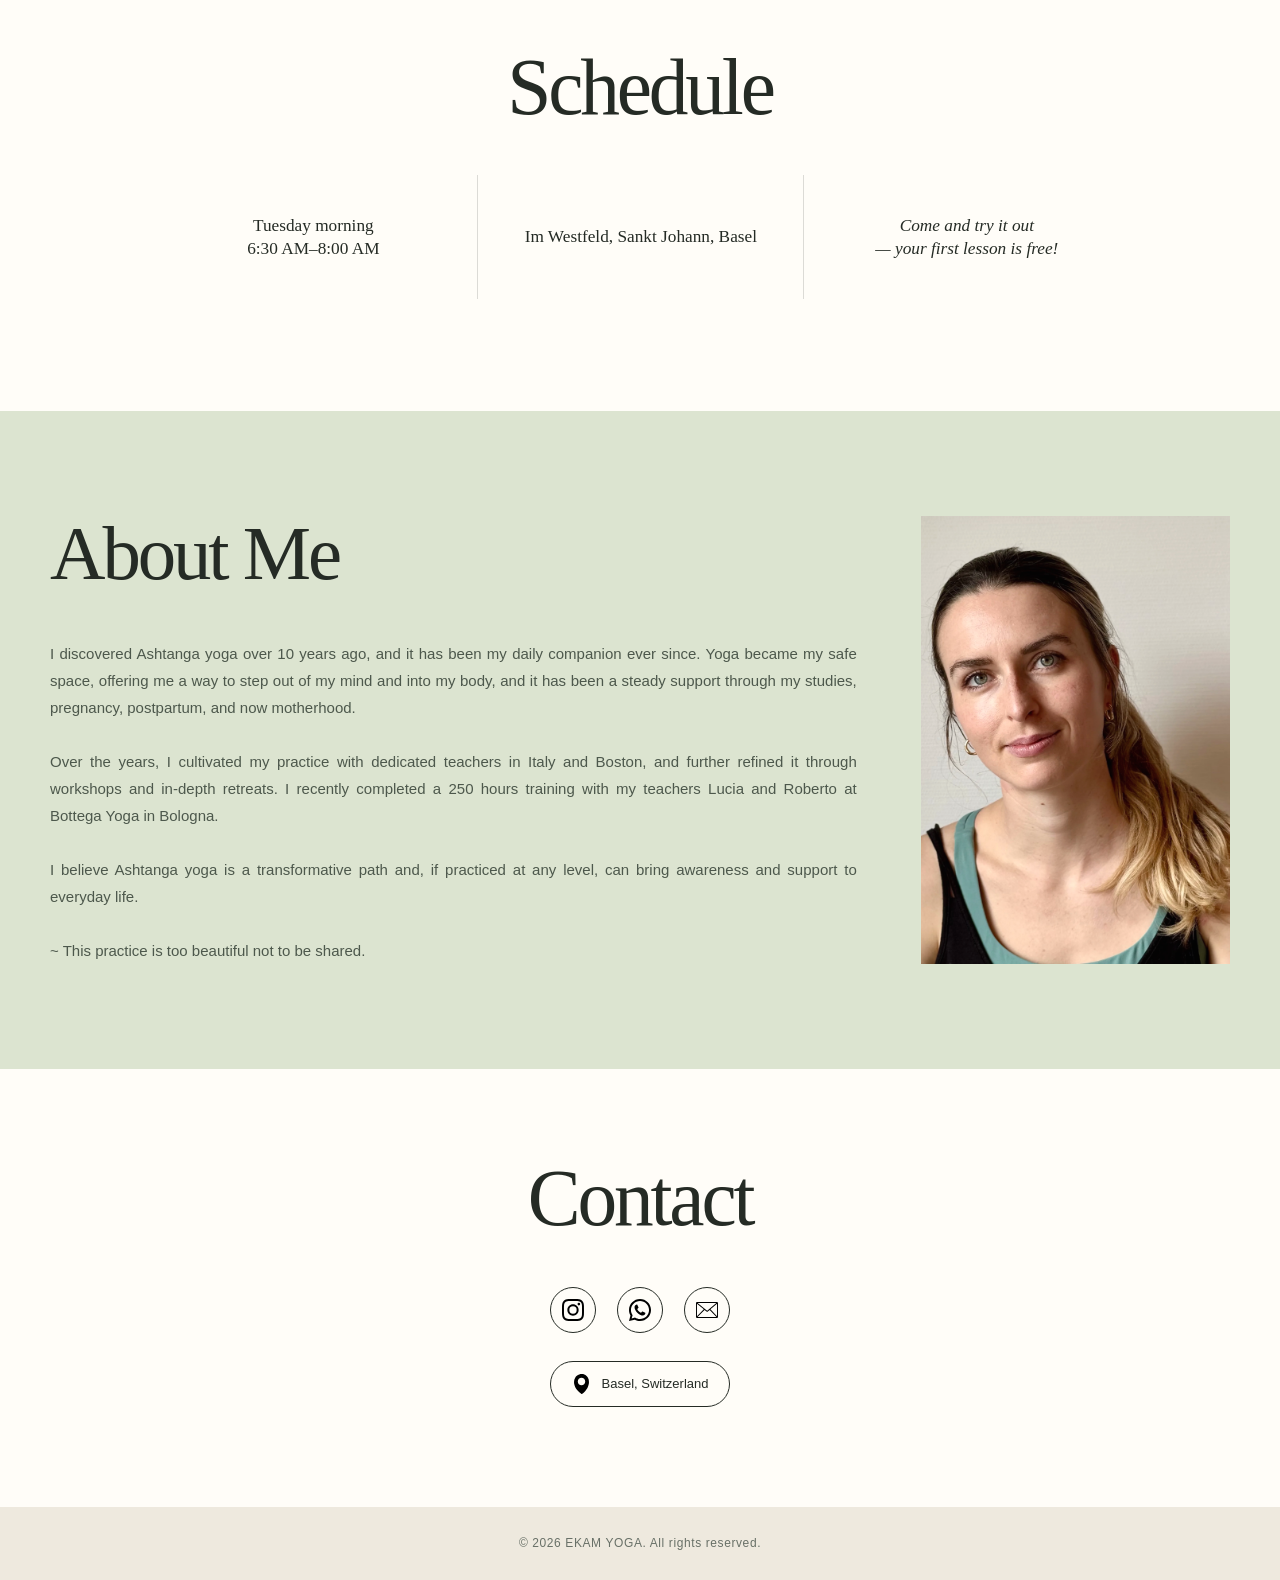
==== commit d9f9e047: "Add files via upload v3.7" ====
--- a/index.html
+++ b/index.html
@@ -234,29 +234,14 @@
       );
     }
 
-    function isPhoneContactItem(item) {
-      return (
-        schedulePhoneLayout.matches &&
-        item.matches('.social-links > a[data-reveal], .location-link[data-reveal]')
-      );
-    }
-
     function isPhonePositionDrivenItem(item) {
-      return isPhoneScheduleItem(item) || isPhoneContactItem(item);
-    }
-
-    function getPhoneContactSequenceIndex(item, direction) {
-      if (!item.matches('.social-links > a[data-reveal]')) return 0;
-
-      const buttons = [...item.parentElement.querySelectorAll(':scope > a[data-reveal]')];
-      const index = Math.max(0, buttons.indexOf(item));
-      return direction > 0 ? index : Math.max(0, buttons.length - 1 - index);
+      return isPhoneScheduleItem(item);
     }
 
     function getRevealMeasurementTarget(item) {
       /*
-        On phones, every Schedule row and Contact control is measured on its
-        own. Desktop keeps the shared group target and its short timed stagger.
+        On phones, every Schedule row is measured on its own. Contact controls
+        use the shared card trigger and timed stagger in every layout.
       */
       if (isPhonePositionDrivenItem(item)) return item;
 
@@ -334,16 +319,10 @@
           enters. Because titles sit above bodies, downward scrolling reveals
           title then body; upward scrolling naturally reveals body then title.
         */
-        const phoneScheduleItem = isPhoneScheduleItem(item);
-        const phoneContactItem = isPhoneContactItem(item);
-        const phonePositionDrivenItem = phoneScheduleItem || phoneContactItem;
+        const phonePositionDrivenItem = isPhoneScheduleItem(item);
         const replayingPracticeTitle =
           item.matches('.practice-title[data-reveal]');
-        const basePhoneTriggerOffset = Math.min(130, viewportHeight * 0.18);
-        const contactSequenceOffset = phoneContactItem
-          ? getPhoneContactSequenceIndex(item, effectiveDirection) * 24
-          : 0;
-        const phoneTriggerOffset = basePhoneTriggerOffset + contactSequenceOffset;
+        const phoneTriggerOffset = Math.min(130, viewportHeight * 0.18);
         const practiceTitleTriggerOffset = Math.min(
           150,
           Math.max(110, viewportHeight * 0.18),
@@ -351,10 +330,9 @@
         const practiceTitleRevealLine = viewportBottom - practiceTitleTriggerOffset;
 
         /*
-          Phone Schedule rows and Contact controls cross directional trigger
-          lines instead of relying on timers. Contact circles use small indexed
-          offsets so they reveal left-to-right downward and right-to-left upward;
-          the Basel control follows its own lower document position.
+          Phone Schedule rows cross directional trigger lines instead of relying
+          on timers. Contact controls use one shared trigger and the same short
+          timed stagger on phone, tablet, and desktop.
         */
         const insideRevealBand = phonePositionDrivenItem
           ? effectiveDirection > 0
--- a/style.css
+++ b/style.css
@@ -807,14 +807,9 @@
     transform: translateX(-50%);
   }
 
-  /* Phone Schedule and Contact items are position-driven, never timer-driven. */
+  /* Phone Schedule rows remain position-driven; Contact keeps its shared stagger. */
   .schedule-details p {
     transition-delay: 0s !important;
-  }
-
-  .social-links a[data-reveal],
-  .location-link[data-reveal] {
-    --contact-reveal-delay: 0s !important;
   }
 
 
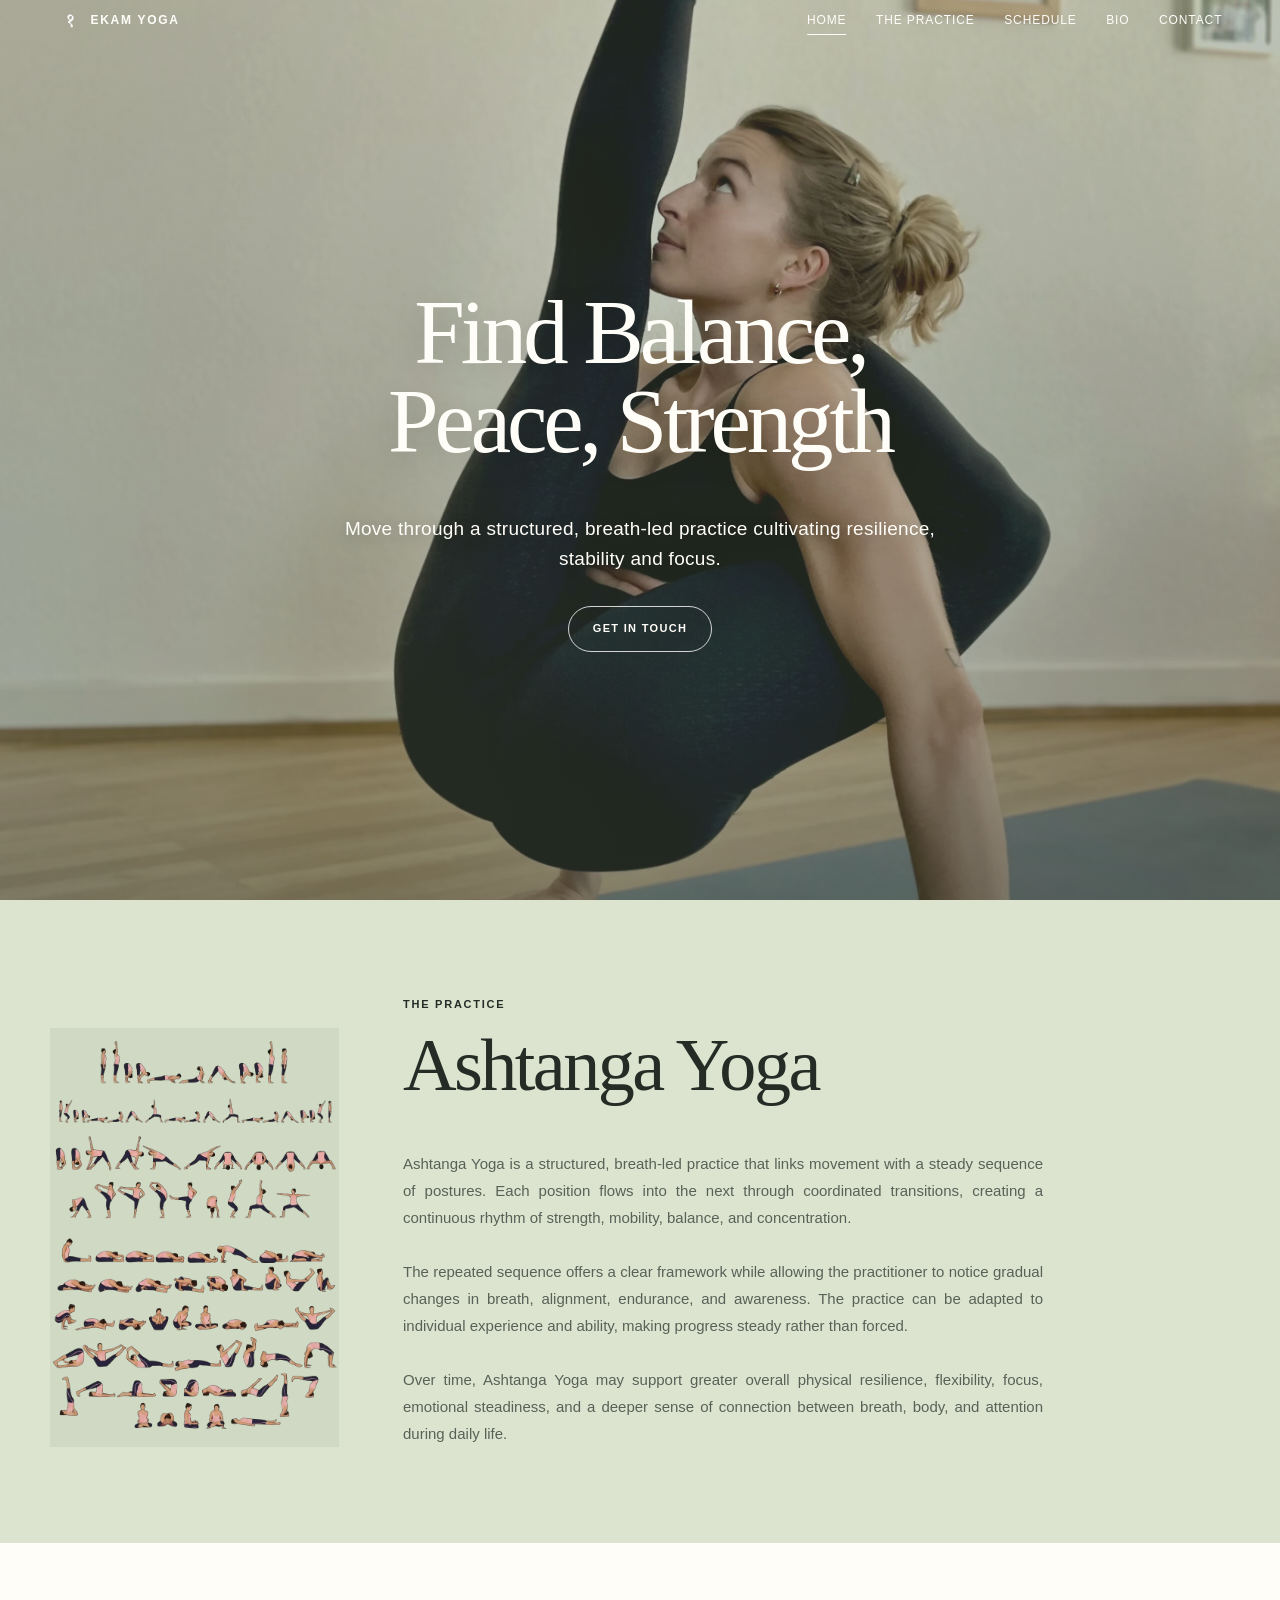
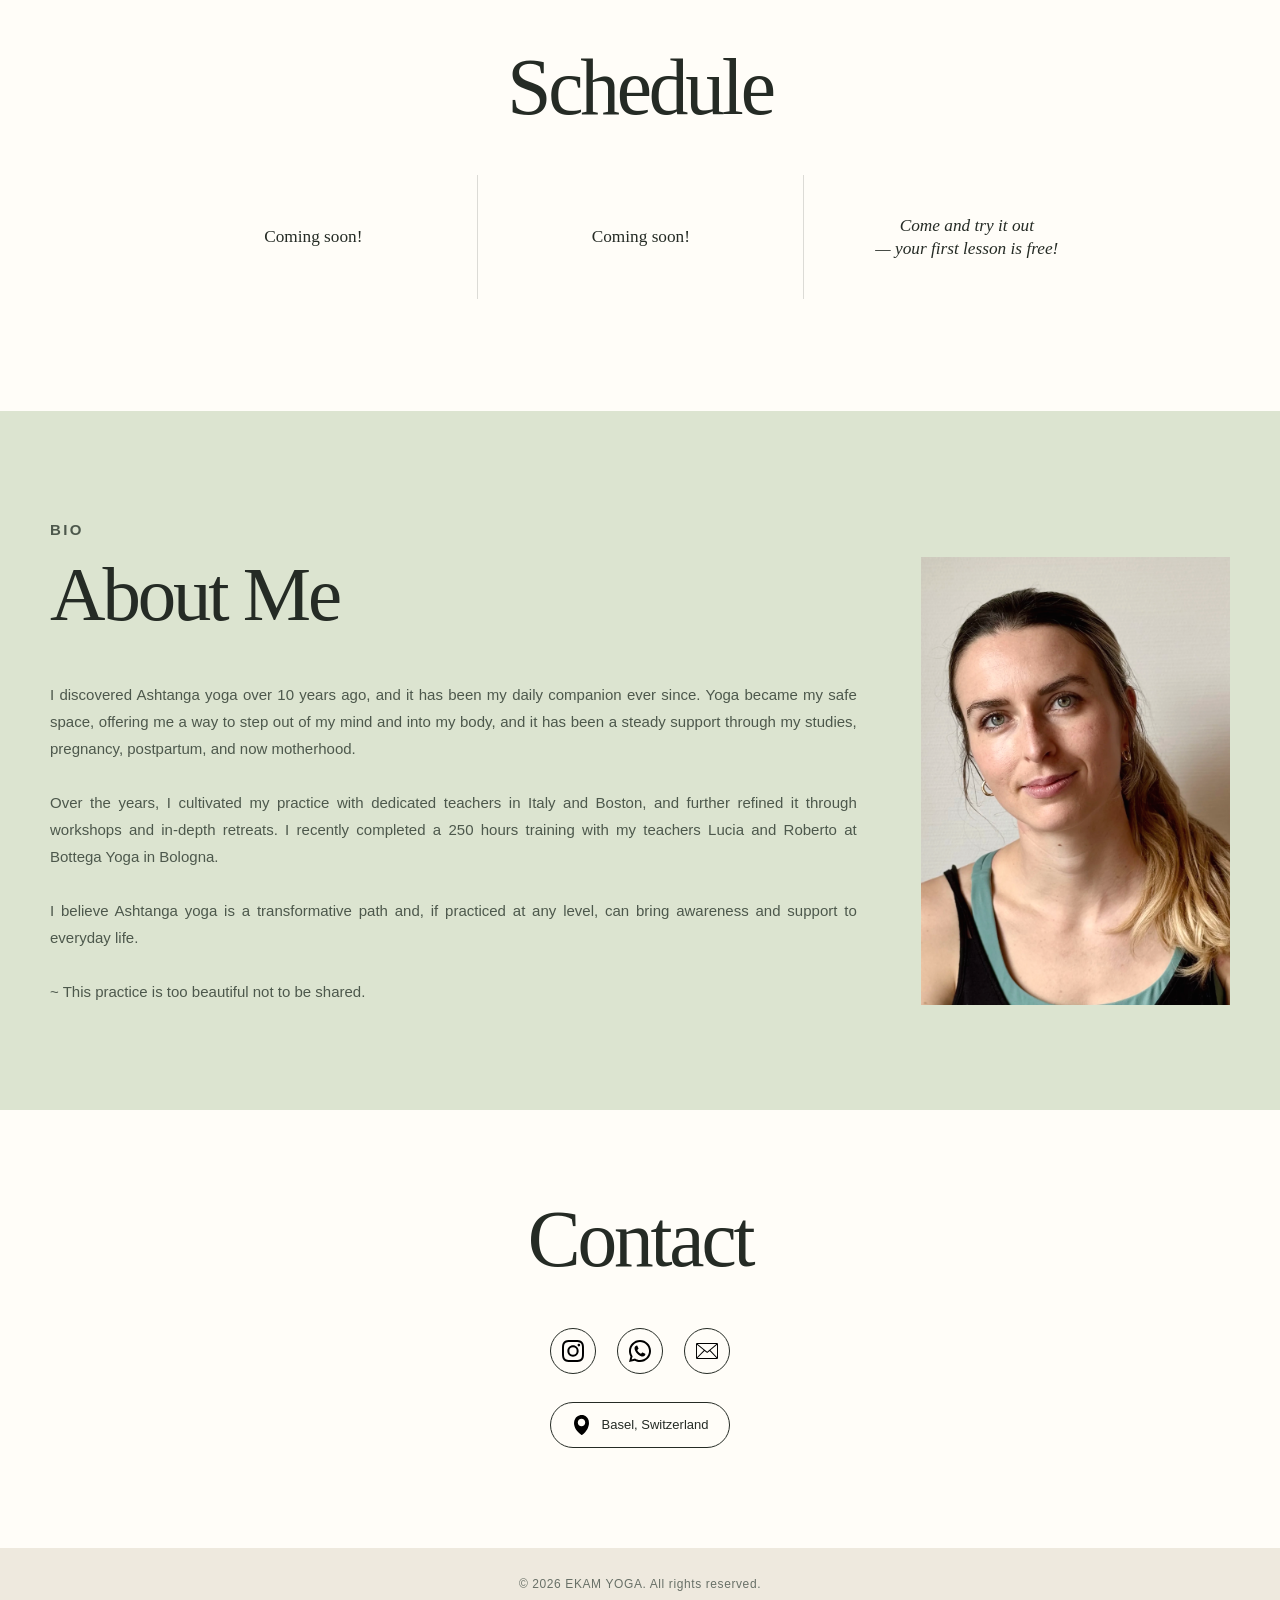
==== commit b3e10fc5: "Add files via upload beta version" ====
--- a/index.html
+++ b/index.html
@@ -23,7 +23,7 @@
       <a class="is-active" href="#home">Home</a>
       <a href="#practice">The Practice</a>
       <a href="#schedule">Schedule</a>
-      <a href="#about">About Me</a>
+      <a href="#about">Bio</a>
       <a href="#contact">Contact</a>
     </nav>
   </header>
@@ -71,8 +71,8 @@
         <h2 data-reveal data-reveal-role="title">Schedule</h2>
 
         <div class="schedule-details">
-          <p class="schedule-time" data-reveal data-reveal-role="body" data-reveal-group="schedule-body" data-reveal-target=".schedule-details">Tuesday morning <br class="desktop-schedule-break" />6:30 AM–8:00 AM</p>
-          <p class="schedule-location" data-reveal data-reveal-role="body" data-reveal-group="schedule-body" data-reveal-target=".schedule-details">Im Westfeld, Sankt Johann, Basel</p>
+          <p class="schedule-time" data-reveal data-reveal-role="body" data-reveal-group="schedule-body" data-reveal-target=".schedule-details">Coming soon!</p>
+          <p class="schedule-location" data-reveal data-reveal-role="body" data-reveal-group="schedule-body" data-reveal-target=".schedule-details">Coming soon!</p>
           <p class="schedule-invitation" data-reveal data-reveal-role="body" data-reveal-group="schedule-body" data-reveal-target=".schedule-details">Come and try it out <br class="desktop-schedule-break" />— your first lesson is free!</p>
         </div>
       </div>
@@ -81,7 +81,10 @@
     <section id="about" class="about-section">
       <div class="about-layout section-shell">
         <div class="about-copy">
-          <h2 data-reveal data-reveal-role="title">About Me</h2>
+          <div class="about-title" data-reveal data-reveal-role="title">
+            <p class="eyebrow">Bio</p>
+            <h2>About Me</h2>
+          </div>
           <figure class="mobile-inline-image mobile-about-image" aria-hidden="true" data-reveal data-reveal-role="image">
             <img src="pic/About.webp" alt="" />
           </figure>
@@ -474,6 +477,7 @@
         practiceSection.style.removeProperty('--practice-image-fitted-width');
         practiceSection.style.removeProperty('--practice-image-fitted-height');
         practiceSection.style.removeProperty('--practice-image-top-offset');
+        practiceSection.style.removeProperty('--practice-image-fit-mode');
         practiceFitFrameRequested = false;
         return;
       }
@@ -504,11 +508,13 @@
       ));
       const idealWidth = measuredTextHeight * naturalRatio;
       const targetWidth = Math.min(idealWidth, maximumImageWidth);
-      const targetHeight = targetWidth / Math.max(naturalRatio, 0.01);
+      const targetHeight = measuredTextHeight;
+      const fitMode = idealWidth > maximumImageWidth + 0.5 ? 'cover' : 'contain';
 
       practiceSection.style.setProperty('--practice-image-fitted-width', `${targetWidth.toFixed(2)}px`);
       practiceSection.style.setProperty('--practice-image-fitted-height', `${targetHeight.toFixed(2)}px`);
       practiceSection.style.setProperty('--practice-image-top-offset', `${topOffset.toFixed(2)}px`);
+      practiceSection.style.setProperty('--practice-image-fit-mode', fitMode);
       practiceFitFrameRequested = false;
     }
 
@@ -572,7 +578,7 @@
       ));
       const idealWidth = measuredTextHeight * practiceRatio;
       const targetWidth = Math.min(idealWidth, maximumImageWidth);
-      const targetHeight = targetWidth / Math.max(practiceRatio, 0.01);
+      const targetHeight = measuredTextHeight;
 
       aboutLayout.style.setProperty('--about-image-fitted-width', `${targetWidth.toFixed(2)}px`);
       aboutLayout.style.setProperty('--about-image-fitted-height', `${targetHeight.toFixed(2)}px`);
--- a/style.css
+++ b/style.css
@@ -863,7 +863,7 @@
   .practice-image img {
     width: 100%;
     height: 100%;
-    object-fit: contain;
+    object-fit: var(--practice-image-fit-mode, contain);
   }
 
   .about-layout {
@@ -883,6 +883,7 @@
     width: 100%;
     height: 100%;
     object-fit: cover;
+    object-position: 44% center;
   }
 }
 
@@ -1011,7 +1012,7 @@
   }
 
   .mobile-about-image img {
-    object-position: center 30%;
+    object-position: 44% 30%;
     filter: saturate(0.9) sepia(0.025) contrast(0.98) brightness(1.02);
     transform: translate3d(0, var(--reverse-scroll-y, 0px), 0) scale(1.22);
   }
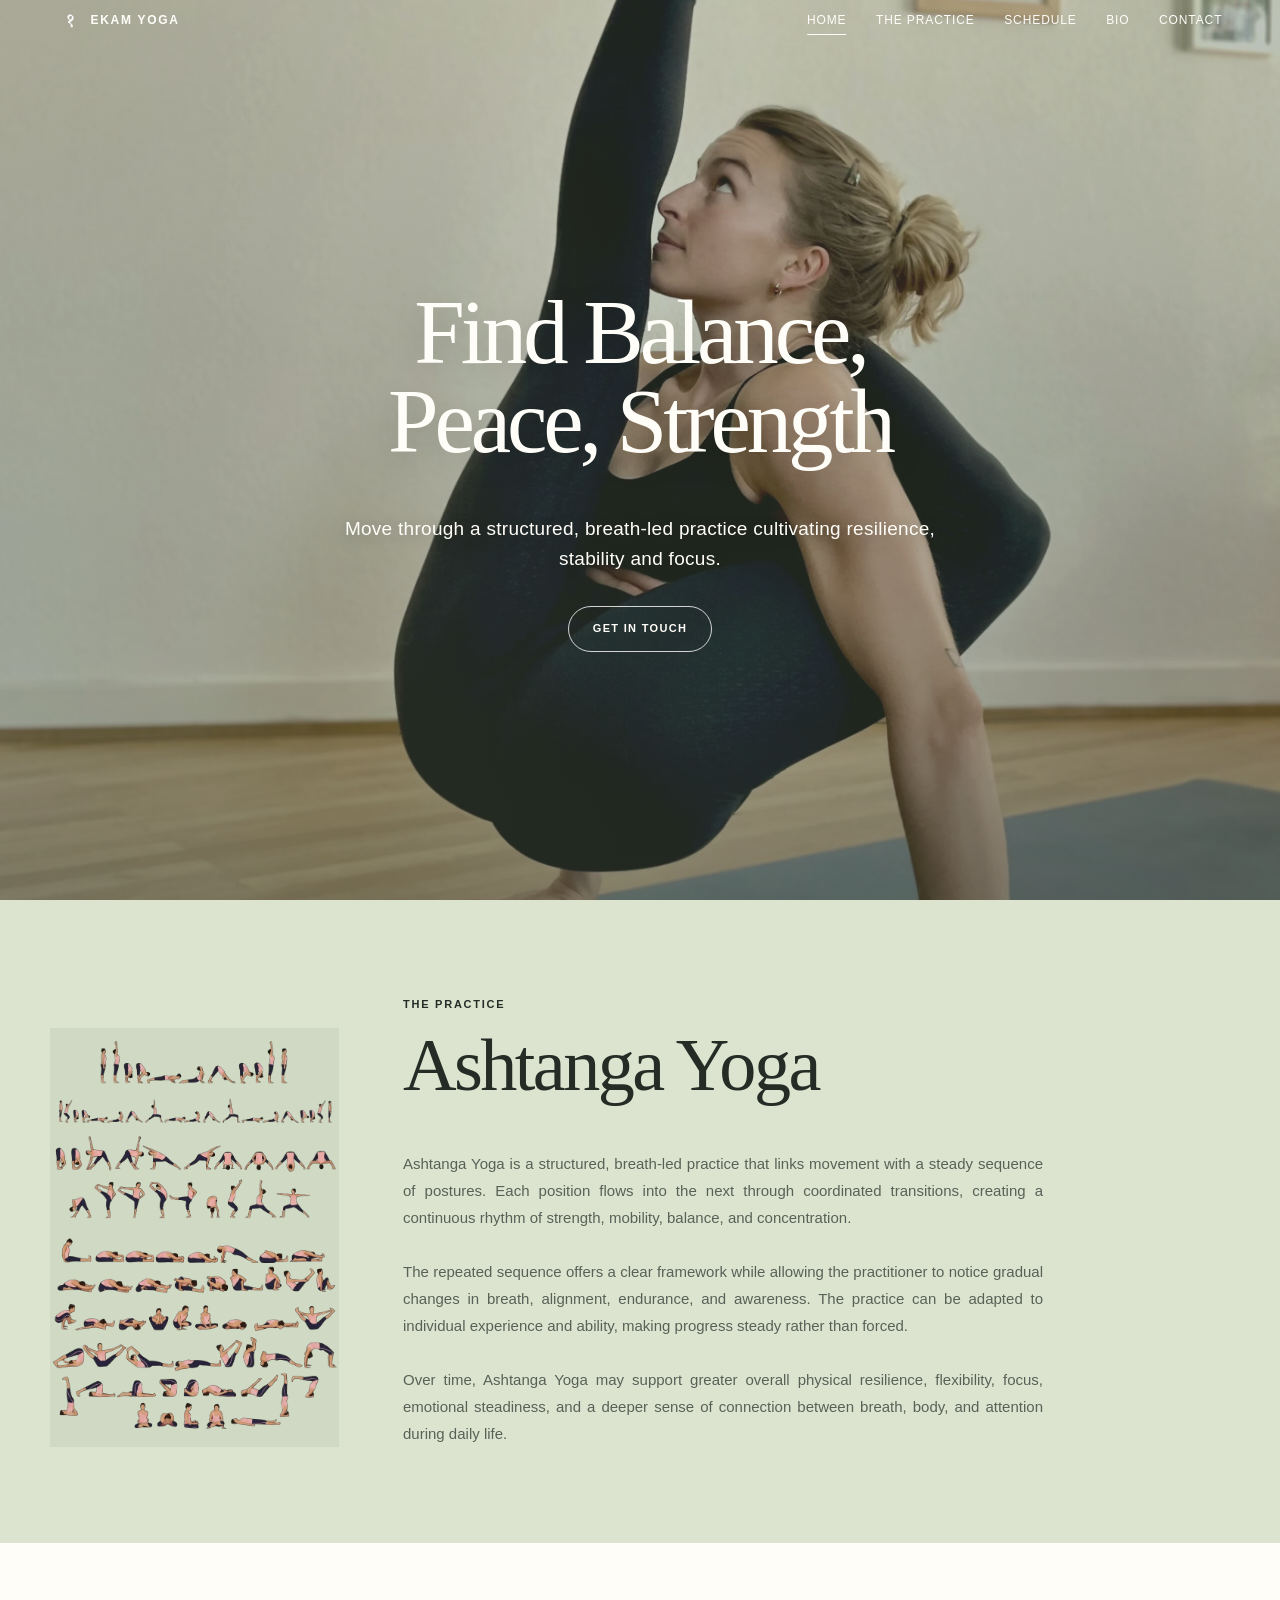
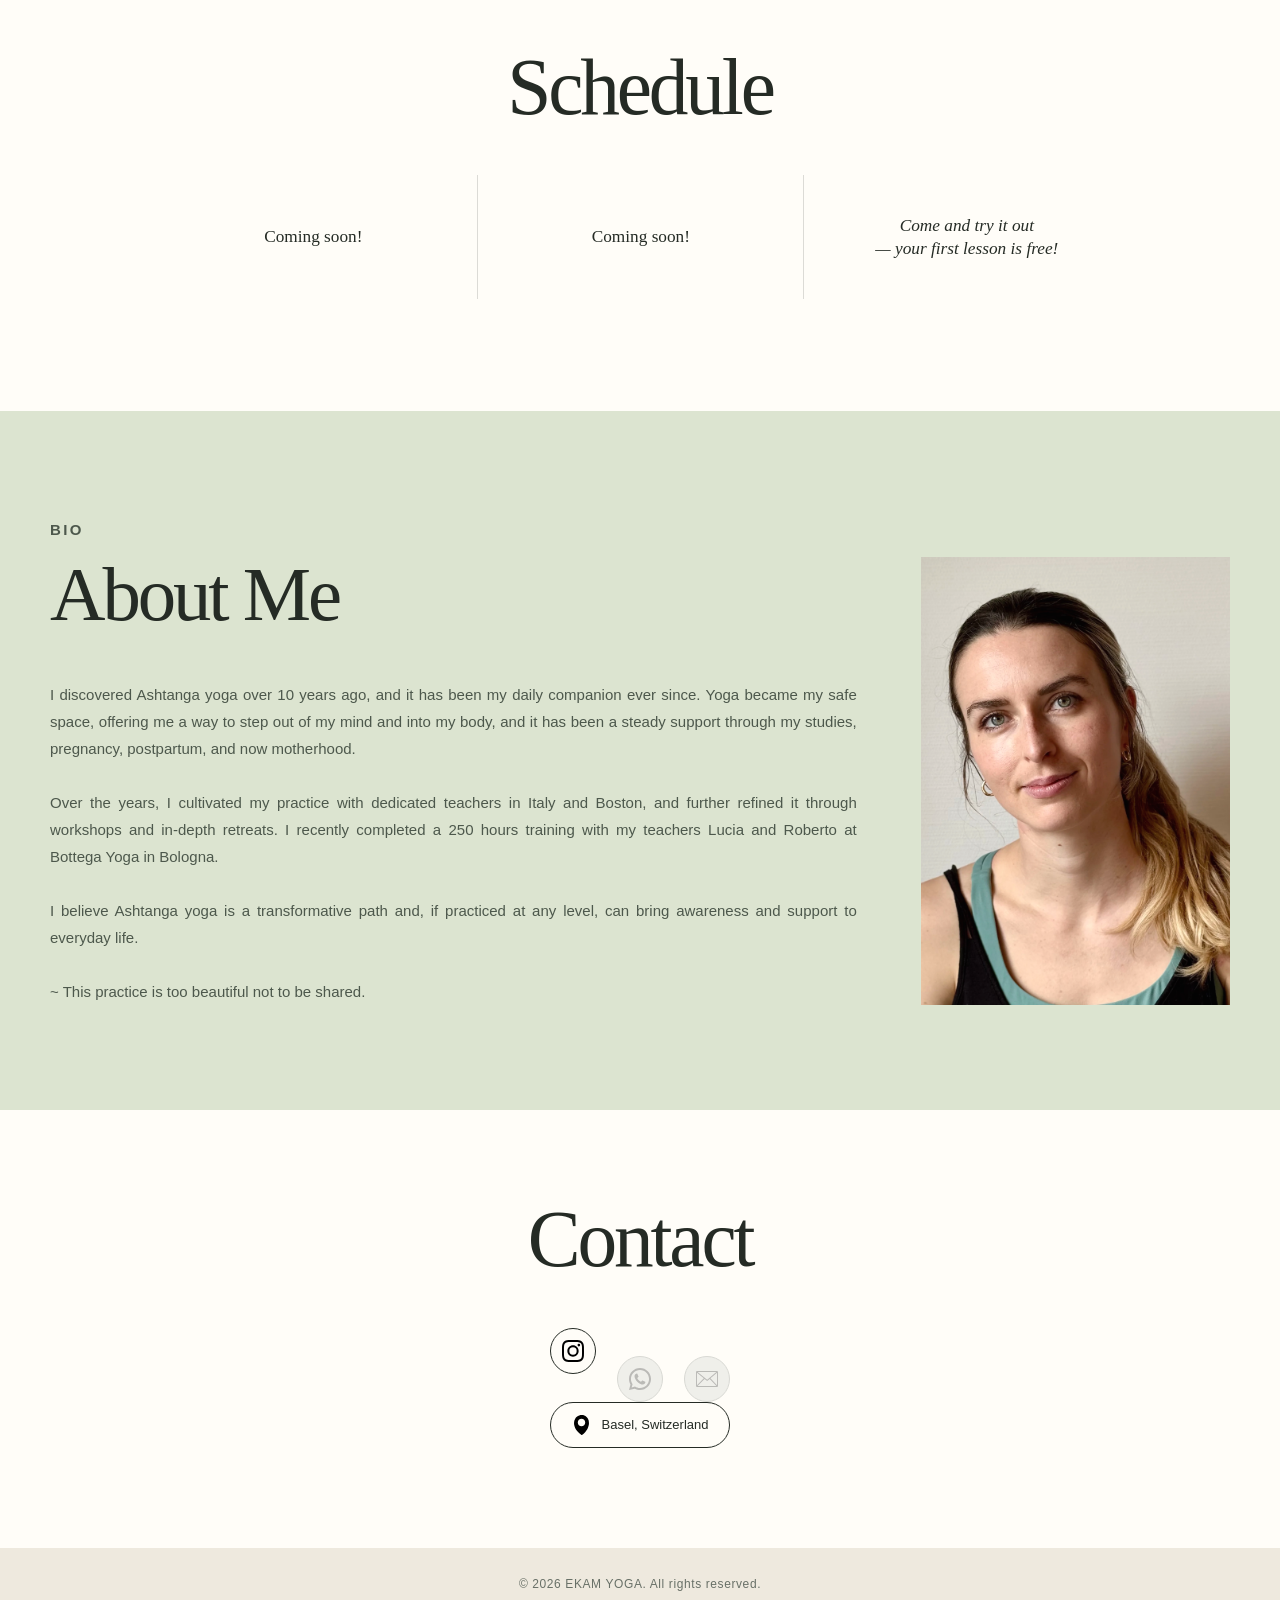
==== commit 83362226: "Add files via upload v3.8 beta - inactive WA and Mail buttons" ====
--- a/index.html
+++ b/index.html
@@ -115,10 +115,10 @@
             <a href="https://www.instagram.com/silvia.ashtangayoga/" target="_blank" rel="noopener noreferrer" aria-label="Visit Silvia Ashtanga Yoga on Instagram" data-reveal data-reveal-role="body" data-reveal-group="contact-body" data-reveal-target=".contact-card">
               <img src="pic/Instagram_Glyph_White.svg" alt="" />
             </a>
-            <a href="https://wa.me/410123456789" target="_blank" rel="noopener noreferrer" aria-label="Contact EKAM YOGA on WhatsApp" data-reveal data-reveal-role="body" data-reveal-group="contact-body" data-reveal-target=".contact-card">
+            <a class="is-disabled" aria-disabled="true" tabindex="-1" data-tooltip="Coming soon!" aria-label="WhatsApp contact coming soon" data-reveal data-reveal-role="body" data-reveal-group="contact-body" data-reveal-target=".contact-card">
               <img src="pic/Print_Glyph_White_CMYK_2026.svg" alt="" />
             </a>
-            <a href="mailto:info-ekamyoga@gmail.com" aria-label="Email EKAM YOGA" data-reveal data-reveal-role="body" data-reveal-group="contact-body" data-reveal-target=".contact-card">
+            <a class="is-disabled" aria-disabled="true" tabindex="-1" data-tooltip="Coming soon!" aria-label="Email contact coming soon" data-reveal data-reveal-role="body" data-reveal-group="contact-body" data-reveal-target=".contact-card">
               <img src="pic/email.svg" alt="" />
             </a>
           </div>
@@ -635,8 +635,8 @@
             ? Math.max(0, Math.min(1, (window.innerHeight - crop.top) / journeyLength))
             : 0.5;
 
-          /* Two successive 20% reductions: 0.8 × 0.8 = 0.64. */
-          movement = travelLimit * 0.64 * (1 - 2 * journeyProgress);
+          /* Phone Practice movement: 20% reduction, then a further 30% reduction. */
+          movement = travelLimit * 0.3584 * (1 - 2 * journeyProgress);
         } else {
           const movementLimit = image.closest('.practice-image') ? 36 : 20;
           const requestedMovement = (viewportCenter - cropCenter) * 0.075;
@@ -731,6 +731,29 @@
       reducedMotionPreference.addEventListener('change', requestReverseScrollUpdate);
     }
 
+    const disabledContactLinks = [...document.querySelectorAll('.social-links a.is-disabled')];
+    let contactTooltipTimer;
+
+    function hideDisabledContactTooltips() {
+      disabledContactLinks.forEach((link) => link.classList.remove('is-tooltip-visible'));
+      window.clearTimeout(contactTooltipTimer);
+    }
+
+    disabledContactLinks.forEach((link) => {
+      link.addEventListener('pointerdown', (event) => {
+        event.preventDefault();
+        event.stopPropagation();
+        hideDisabledContactTooltips();
+        link.classList.add('is-tooltip-visible');
+        contactTooltipTimer = window.setTimeout(hideDisabledContactTooltips, 1800);
+      });
+
+      link.addEventListener('click', (event) => event.preventDefault());
+    });
+
+    document.addEventListener('pointerdown', hideDisabledContactTooltips);
+    window.addEventListener('scroll', hideDisabledContactTooltips, { passive: true });
+
     const slides = [...document.querySelectorAll('.hero-slide')];
     if (slides.length > 1) {
       let currentSlide = 0;
--- a/style.css
+++ b/style.css
@@ -573,6 +573,7 @@
 }
 
 .social-links a {
+  position: relative;
   flex: 0 0 46px;
   width: 46px;
   height: 46px;
@@ -588,10 +589,44 @@
     border-color 0.25s ease;
 }
 
-.social-links a:hover {
+.social-links a:not(.is-disabled):hover {
   color: var(--white);
   background: var(--charcoal);
   border-color: var(--charcoal);
+}
+
+.social-links a.is-disabled {
+  color: #8d918b;
+  background: #e2e3df;
+  border-color: #b8bbb5;
+  opacity: 0.55;
+  cursor: not-allowed;
+}
+
+.social-links a.is-disabled::after {
+  content: attr(data-tooltip);
+  position: absolute;
+  left: 50%;
+  bottom: calc(100% + 9px);
+  z-index: 2;
+  padding: 5px 8px;
+  color: var(--white);
+  background: var(--charcoal);
+  border-radius: 4px;
+  font-size: 11px;
+  font-weight: 600;
+  line-height: 1.2;
+  white-space: nowrap;
+  opacity: 0;
+  visibility: hidden;
+  transform: translateX(-50%);
+  pointer-events: none;
+}
+
+.social-links a.is-disabled:hover::after,
+.social-links a.is-disabled.is-tooltip-visible::after {
+  opacity: 1;
+  visibility: visible;
 }
 
 .social-links img {
@@ -602,8 +637,13 @@
   transition: filter 0.25s ease;
 }
 
-.social-links a:hover img {
+.social-links a:not(.is-disabled):hover img {
   filter: brightness(0) invert(1);
+}
+
+.social-links a.is-disabled img {
+  filter: brightness(0);
+  opacity: 0.42;
 }
 
 .location-link {
@@ -1014,7 +1054,7 @@
   .mobile-about-image img {
     object-position: 44% 30%;
     filter: saturate(0.9) sepia(0.025) contrast(0.98) brightness(1.02);
-    transform: translate3d(0, var(--reverse-scroll-y, 0px), 0) scale(1.22);
+    transform: translate3d(0, var(--reverse-scroll-y, 0px), 0) scale(1.02);
   }
 }
 
